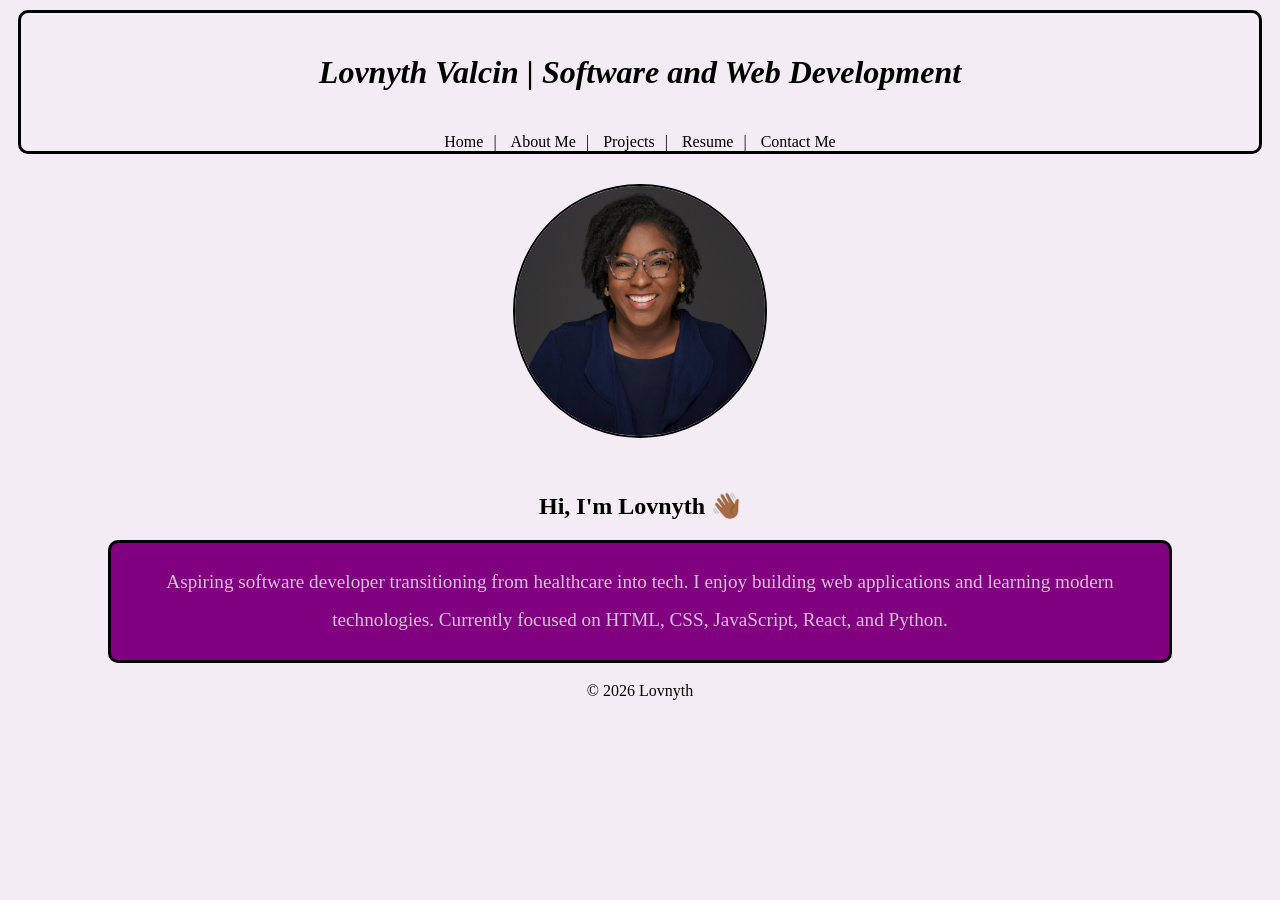
==== index.html @ af9096cd "Add files via upload" ====
<!DOCTYPE html>
<html lang="en">
    <head>
        <title>Lovnyth's Portfolio</title>
        <link rel="stylesheet" href="stylesheets/stylesheet.css">
    </head>
    <body>
        <!-- div container for header and nav to center them together wihtin same border -->
        <div id="header-nav">
            <header>
                <h1>Lovnyth Valcin | Software and Web Development </h1>
            </header>        
            <nav>
            <a href="index.html">Home</a>
            <a href="about.html">About Me</a>
            <a href="projects.html">Projects</a>
            <a href="resume.html">Resume</a>
            <a href="contact.html">Contact Me</a> 
            </nav>
        </div>
        <main>
            <!-- gave image id to style further in css sheet -->
            <img src="assets/Headshot.jpg" alt="Lovnyth's headshot" height="250" width="250" id="headshot">
            <section id="main-section">
            <h2>Hi, I'm Lovnyth 👋🏾</h2>
            <p>
                Aspiring software developer transitioning from healthcare into tech.
                I enjoy building web applications and learning modern technologies.
                Currently focused on HTML, CSS, JavaScript, React, and Python.
            </p>
            </section>

        </main>
        <footer>
            <p>&copy; 2026 Lovnyth</p>
        </footer>
    </body>
</html>
---- stylesheets/stylesheet.css ----
body{
    background-color:rgb(244, 236, 244);
    color:black;
    text-align: center;
    font-family: Georgia, 'Times New Roman', Times, serif;

}
header {
    padding: 20px;
    font-style: italic;
}
nav a{
    text-decoration: none;
    color: black;
    margin:0 5px;
}

/* Adds "|" separator except for the last link wihtout having to type it mnaually */
nav a:not(:last-child)::after {
    content: "|";
    margin-left: 10px; /* the space between link text and separator */
}

/* hover effect on nav links */
nav a:hover {
    background-color: #dda0dd;
    color: white;
    border-radius: 8px;
    border: 2px solid purple;
}
#main-section p{
    border: 3px solid black;
    border-radius: 10px;
    background-color:purple;
    color:thistle;
    font-size: larger;
    line-height:2.0;
    margin-left: 100px;
    margin-right: 100px;
    padding:20px;
    
}
/* header + nav container to add border */
#header-nav{
    border: 3px solid black;
    border-radius: 10px;
    margin-top: 10px;
    margin-left: 10px;
    margin-right:10px;
}
/* headshot image cicular with a margine to give space between image and header-nav section */
#headshot{
    border-radius: 50%;;
    border:2px solid black;
    margin: 30px;
}

/* Styling for projects page */
.btn{
    display: inline-block;
    padding: 10px 20px;
    background-color: transparent;
    color:purple;
    text-decoration:none;
    border-radius: 8px;
    border: 2px solid purple;
}
.btn:hover {
    background-color: #47075e;
    transform: translateY(-2px);
    color:white;
}
.projects-main {
    max-width: 80%;
    margin: 40px auto;
    padding: 20px;
    text-align: left;
    text-decoration: none;
}
.projects-main h2 {
    text-align: center;
}
.projects-section {
    background-color: rgb(192, 140, 225);
    margin-bottom: 20px;
    border-radius: 12px;
    line-height:1..8;
    margin-left: auto;
    margin-right: auto;
    padding:20px;
    font-size:large;
    border: 2px solid purple;

}
.projects-section h3 {
    color:purple;
    margin-bottom: 10px;
}

/* Styling for reusme page */
.resume-main {
    max-width: 800px;
    margin: 40px auto;
    padding: 20px;
    text-align: left;
}
.resume-main h2, .resume-main h3 {
    text-align: center;
    margin-bottom: 20px;
}
.resume-main ul {
    padding-left: 20px;
    line-height: 1.7;
}
.resume-btn{
    display: flex;
    justify-content: center;
    padding: 10px 20px;
    background-color: #47075e;
    color:white;
    text-decoration:none;
    border-radius: 8px;
    border: 2px solid purple;
}
.resume-btn:hover {
    background-color: transparent;
    transform: translateY(-2px);
    color:purple;
}
.skills ul{
    display: flex;
    flex-wrap: wrap;
    gap: 10px;
    list-style: none;
    padding-left: 0;
}
.skills ul li{
    background-color: white;
    padding: 8px 12px;
    border-radius: 8px;
    border: 1px solid #b533b5;
}

/* conatct page */
.contact-main {
    max-width: 50%;
    margin: 40px auto;
    padding: 20px;
}
.contact-section h2 {
    text-align: center;
    margin-bottom: 10px;
}
.contact-section p {
    text-align: center;
    margin-bottom: 30px;
    color: gray;
}
.contact-list {
    display: flex;
    flex-direction: column; /* stack vertically */
    gap: 25px; /* space between each item */
    list-style:none;
    background-color: rgb(192, 140, 225);
    border: 2px solid purple;
    padding: 15px 20px;
    border-radius: 12px;
}
.contact-list li {
    display: flex;
    justify-content: space-between;   /* label left, link right */
    align-items: center;
}
.contact-list a {
    color: purple;
    text-decoration: none;
    font-weight: 500;
}
.contact-list a:hover {
    text-decoration: underline;
}

/* about me page */
.about-main {
    max-width: 80%;
    margin: 40px auto;
    padding: 20px;
}
.about-section {
    background-color: rgb(192, 140, 225);
    padding: 25px;
    border-radius: 12px;
    border: 2px solid purple;
}
.about-section p {
    line-height: 1.7; 
    margin-bottom: 15px; /* adds spacing between paragraphs */
    font-size:large;
}

/* thoughts.html */
.thoughts-main {
    max-width: 80%;
    margin: 40px auto;
    background-color: rgb(192, 140, 225);
    border-radius: 12px;
    padding: 20px;
}
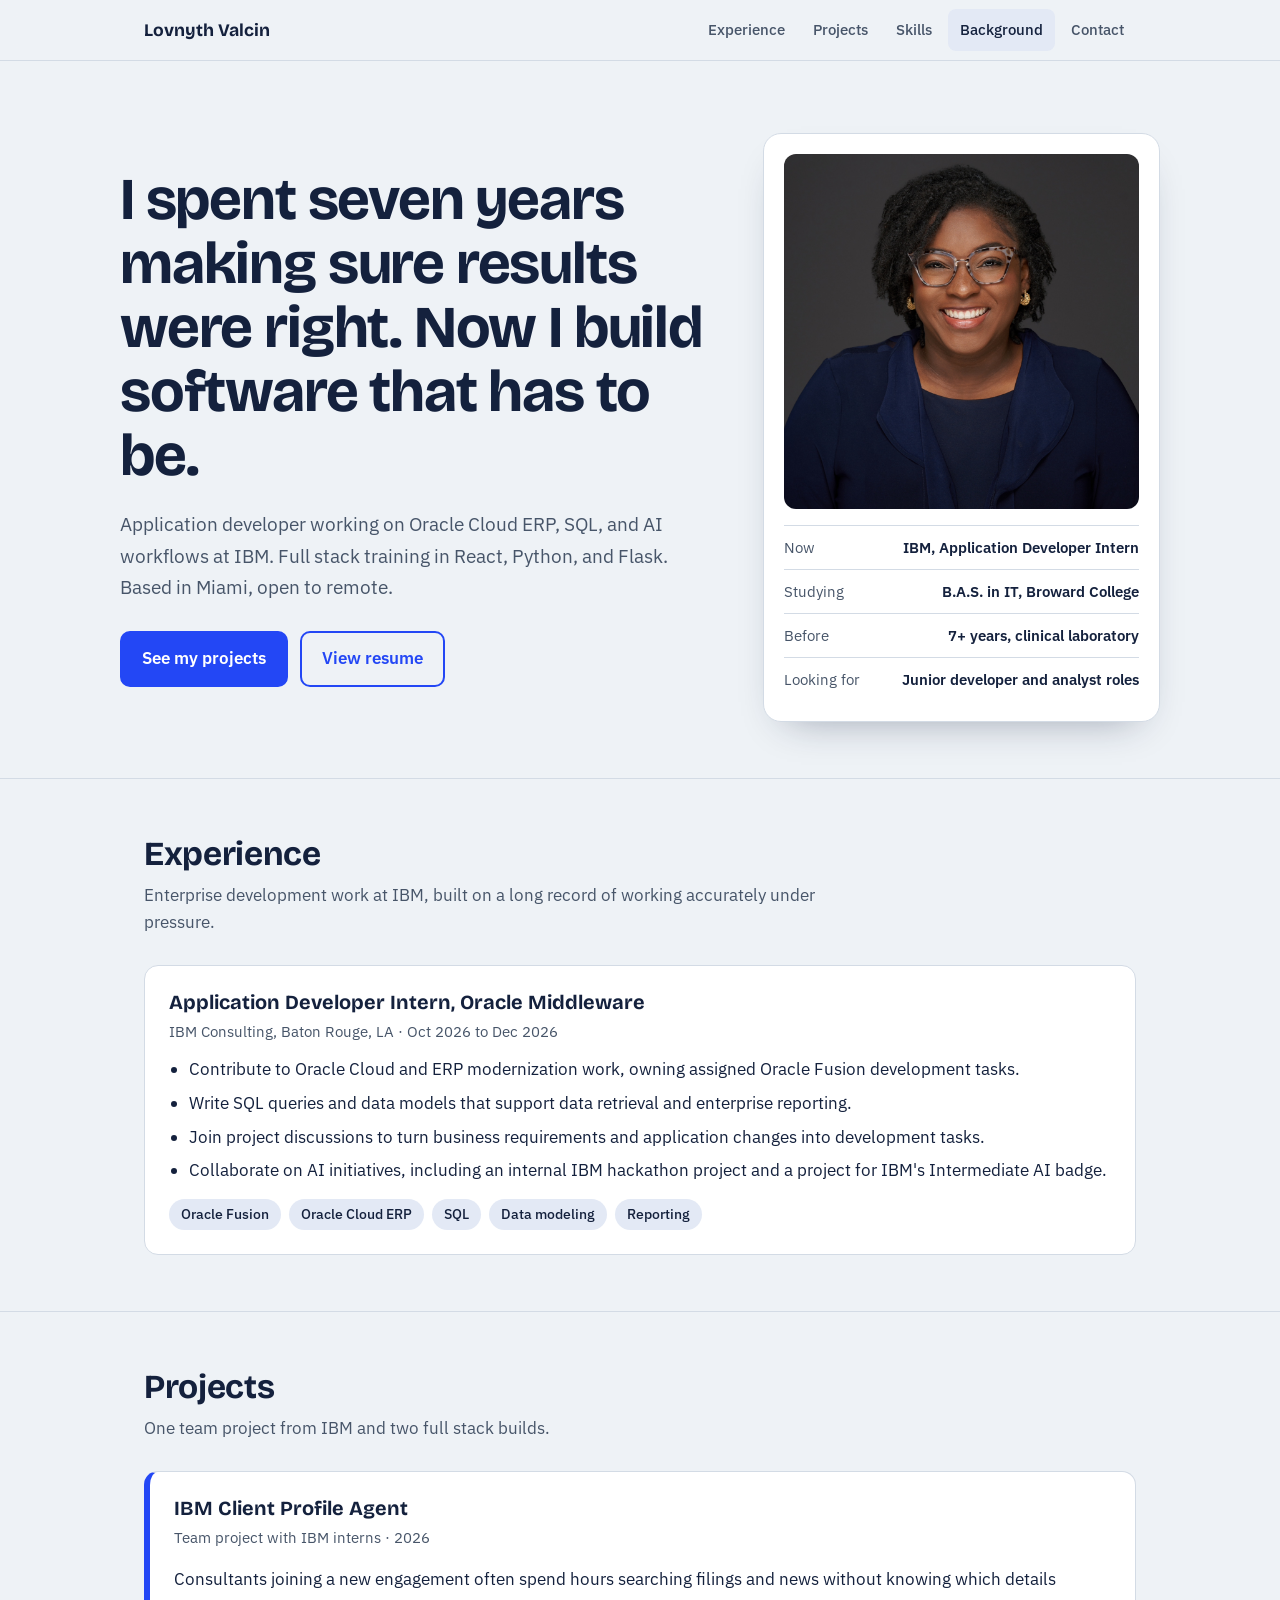
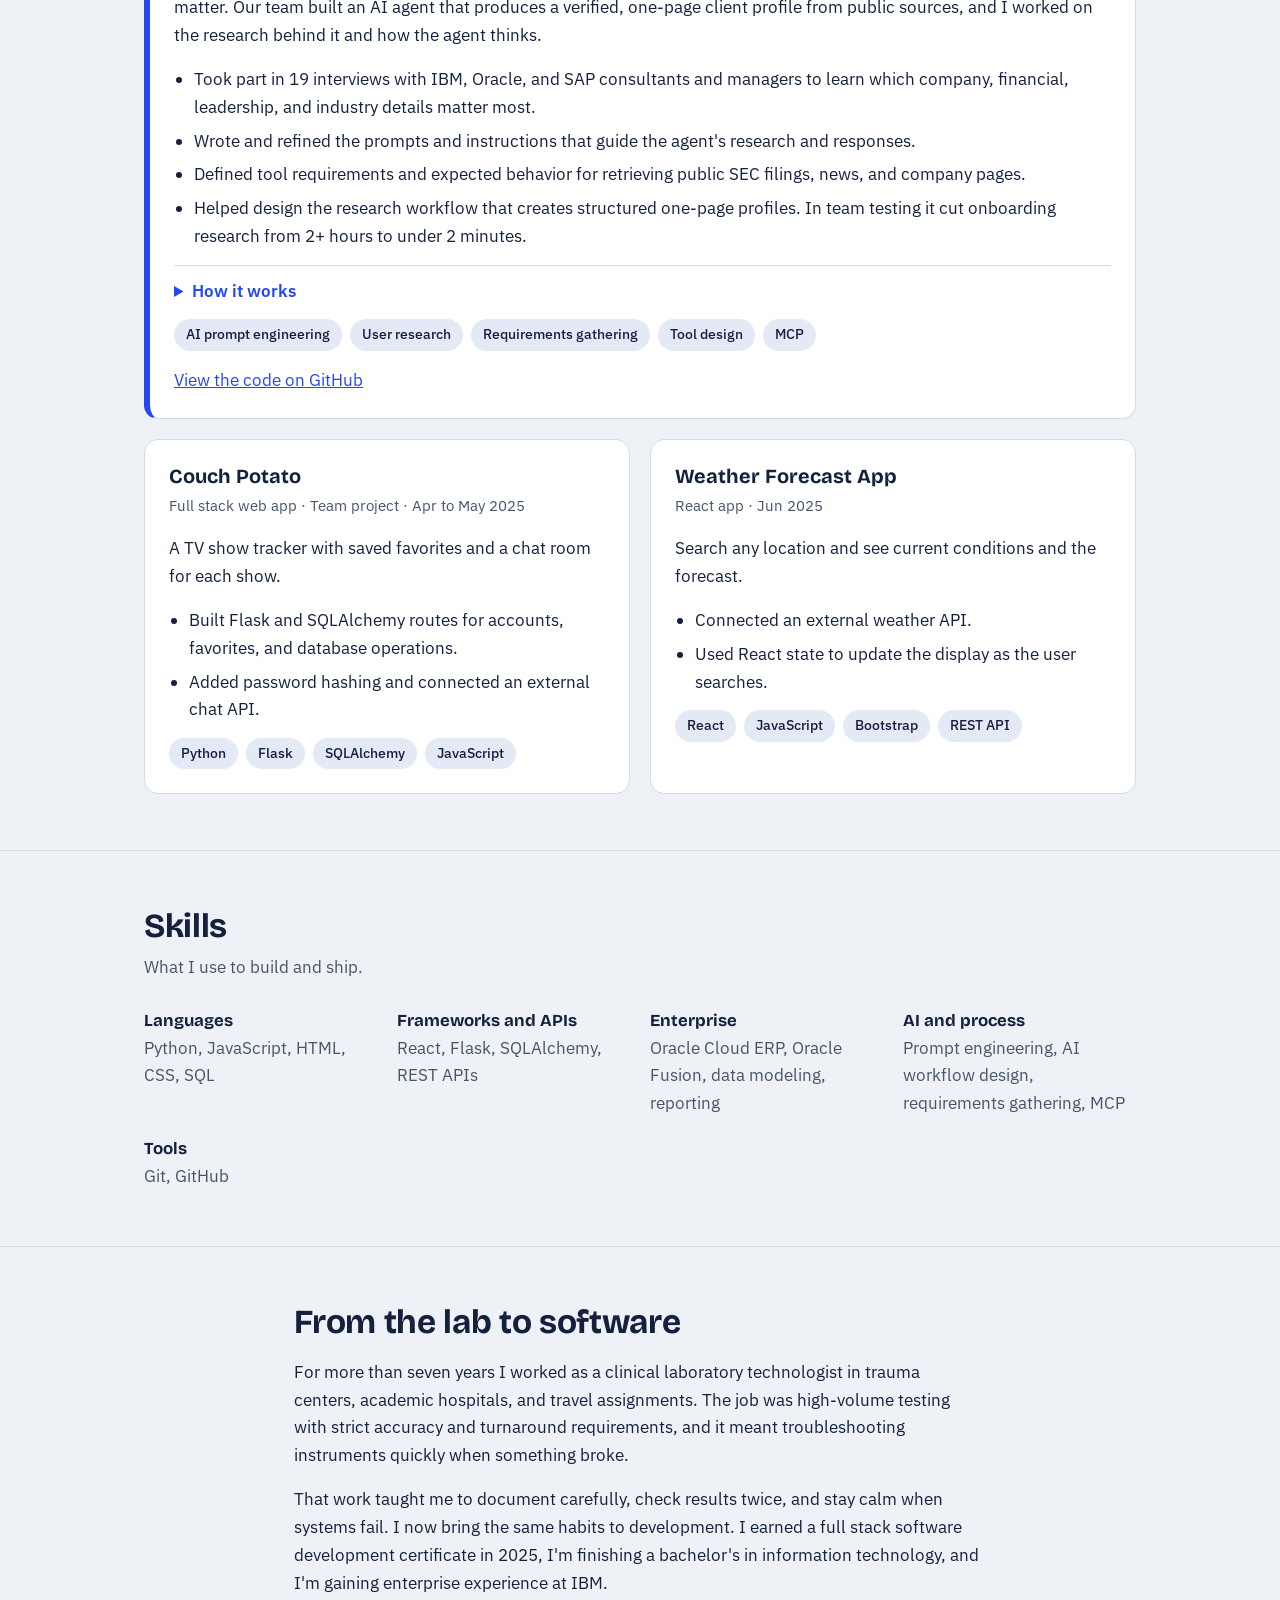
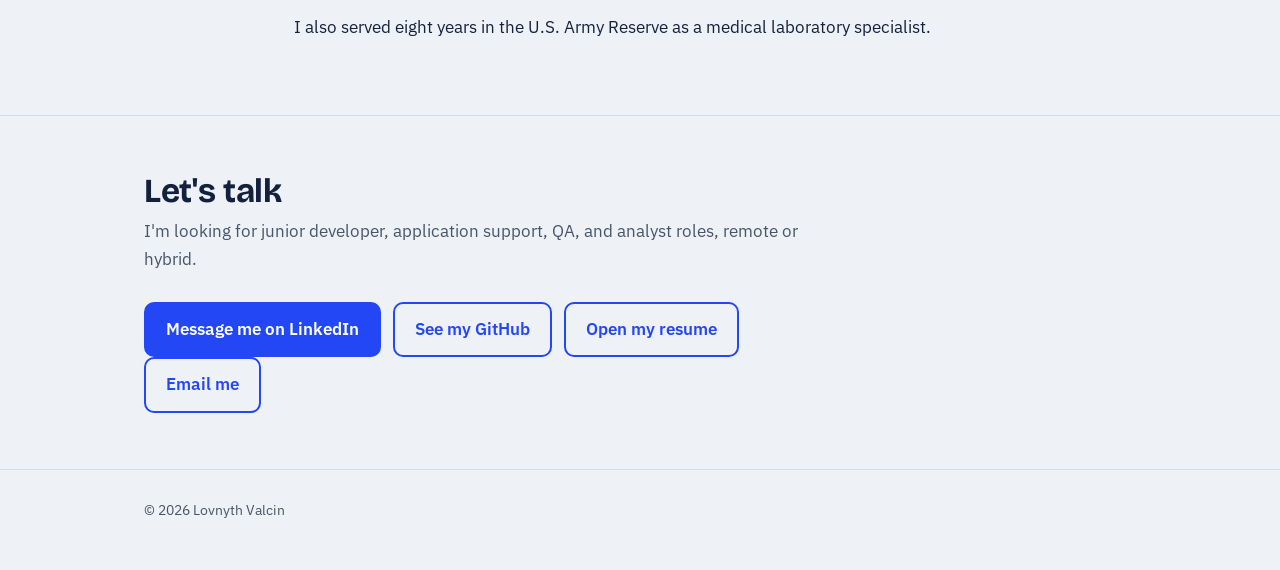
==== commit 88d718e7: "Redesign portfolio homepage" ====
--- a/index.html
+++ b/index.html
@@ -1,38 +1,258 @@
 <!DOCTYPE html>
 <html lang="en">
-    <head>
-        <title>Lovnyth's Portfolio</title>
-        <link rel="stylesheet" href="stylesheets/stylesheet.css">
-    </head>
-    <body>
-        <!-- div container for header and nav to center them together wihtin same border -->
-        <div id="header-nav">
-            <header>
-                <h1>Lovnyth Valcin | Software and Web Development </h1>
-            </header>        
-            <nav>
-            <a href="index.html">Home</a>
-            <a href="about.html">About Me</a>
-            <a href="projects.html">Projects</a>
-            <a href="resume.html">Resume</a>
-            <a href="contact.html">Contact Me</a> 
-            </nav>
+<head>
+<meta charset="utf-8">
+<meta name="viewport" content="width=device-width, initial-scale=1">
+<title>Lovnyth Valcin | Application Developer</title>
+<meta name="description" content="Application developer with 7+ years of clinical lab experience. IBM Oracle Cloud ERP, SQL, React, Python, and AI workflow design.">
+<link rel="preconnect" href="https://fonts.googleapis.com">
+<link rel="preconnect" href="https://fonts.gstatic.com" crossorigin>
+<link href="https://fonts.googleapis.com/css2?family=Bricolage+Grotesque:opsz,wght@12..96,500;12..96,700&family=IBM+Plex+Sans:wght@400;500;600&display=swap" rel="stylesheet">
+<style>
+:root{
+  --bg:#eef2f6; --surface:#ffffff; --ink:#14213d; --muted:#475569; --line:#d3dbe5;
+  --accent:#2347f5; --accent-ink:#ffffff; --tag:#e3e9f5;
+  --display:"Bricolage Grotesque","Segoe UI",system-ui,sans-serif;
+  --body:"IBM Plex Sans","Segoe UI",system-ui,sans-serif;
+}
+@media (prefers-color-scheme:dark){
+  :root:not([data-theme="light"]){
+    --bg:#0e1626; --surface:#162038; --ink:#eaf0fb; --muted:#a3b1c8; --line:#2a3752;
+    --accent:#7b97ff; --accent-ink:#0e1626; --tag:#1f2c4a;
+  }
+}
+:root[data-theme="dark"]{
+  --bg:#0e1626; --surface:#162038; --ink:#eaf0fb; --muted:#a3b1c8; --line:#2a3752;
+  --accent:#7b97ff; --accent-ink:#0e1626; --tag:#1f2c4a;
+}
+*{box-sizing:border-box}
+html{scroll-behavior:smooth;scroll-padding-top:72px}
+body{margin:0;background:var(--bg);color:var(--ink);font:400 1.05rem/1.65 var(--body)}
+a{color:var(--accent)}
+:focus-visible{outline:3px solid var(--accent);outline-offset:3px;border-radius:4px}
+.wrap{max-width:1040px;margin:0 auto;padding:0 24px}
+header{position:sticky;top:0;z-index:10;background:color-mix(in srgb,var(--bg) 88%,transparent);backdrop-filter:blur(8px);border-bottom:1px solid var(--line)}
+header .wrap{display:flex;align-items:center;justify-content:space-between;gap:16px;min-height:60px;flex-wrap:wrap}
+.brand{font:700 1.1rem var(--display);color:var(--ink);text-decoration:none}
+nav{display:flex;gap:4px;flex-wrap:wrap}
+nav a{color:var(--muted);text-decoration:none;padding:8px 12px;border-radius:8px;font-weight:500;font-size:.95rem}
+nav a:hover{color:var(--ink);background:var(--tag)}
+nav a[aria-current="true"]{color:var(--ink);background:var(--tag)}
+.hero{padding:72px 0 56px;display:grid;grid-template-columns:1.5fr 1fr;gap:48px;align-items:center}
+h1{font:700 clamp(2.2rem,5.2vw,3.7rem)/1.08 var(--display);letter-spacing:-.02em;margin:0 0 20px}
+.lede{font-size:1.2rem;color:var(--muted);max-width:34em;margin:0 0 28px}
+.btns{display:flex;gap:12px;flex-wrap:wrap}
+.btn{display:inline-block;padding:12px 20px;border-radius:10px;font-weight:600;text-decoration:none;border:2px solid var(--accent)}
+.btn.primary{background:var(--accent);color:var(--accent-ink)}
+.btn.ghost{color:var(--accent)}
+.btn:hover{transform:translateY(-2px)}
+.btn{transition:transform .15s}
+.card-id{background:var(--surface);border:1px solid var(--line);border-radius:18px;padding:20px;box-shadow:0 18px 40px -24px rgba(20,33,61,.45)}
+.photo{width:100%;aspect-ratio:1/1;border-radius:12px;object-fit:cover;background:var(--tag);display:block}
+.facts{list-style:none;margin:16px 0 0;padding:0;font-size:.95rem}
+.facts li{display:flex;justify-content:space-between;gap:12px;padding:9px 0;border-top:1px solid var(--line)}
+.facts span:first-child{color:var(--muted)}
+.facts span:last-child{font-weight:600;text-align:right}
+section{padding:56px 0;border-top:1px solid var(--line)}
+h2{font:700 clamp(1.6rem,3vw,2.1rem)/1.15 var(--display);letter-spacing:-.01em;margin:0 0 8px}
+.sub{color:var(--muted);margin:0 0 28px;max-width:40em}
+h3{font:700 1.25rem/1.25 var(--display);margin:0 0 4px}
+.panel{background:var(--surface);border:1px solid var(--line);border-radius:14px;padding:24px}
+.meta{color:var(--muted);font-size:.95rem;margin:0 0 12px}
+ul.tight{margin:8px 0 0;padding-left:20px}
+ul.tight li{margin:6px 0}
+.tags{display:flex;flex-wrap:wrap;gap:8px;margin:14px 0 0;padding:0;list-style:none}
+.tags li{background:var(--tag);padding:4px 12px;border-radius:999px;font-size:.88rem;font-weight:500}
+.projects{display:grid;gap:20px}
+.featured{border-left:6px solid var(--accent)}
+.grid2{display:grid;grid-template-columns:1fr 1fr;gap:20px}
+details{margin-top:14px;border-top:1px solid var(--line);padding-top:12px}
+summary{cursor:pointer;font-weight:600;color:var(--accent)}
+details p{margin:10px 0 0}
+.skills{display:grid;grid-template-columns:repeat(auto-fit,minmax(220px,1fr));gap:20px}
+.skills h3{font-size:1.05rem}
+.skills p{margin:0;color:var(--muted)}
+.story{max-width:44em}
+.contact{text-align:left}
+footer{padding:28px 0 48px;color:var(--muted);font-size:.9rem;border-top:1px solid var(--line)}
+.hero > *{animation:rise .6s ease both}
+.hero > *:nth-child(2){animation-delay:.12s}
+@keyframes rise{from{opacity:0;transform:translateY(14px)}to{opacity:1;transform:none}}
+@media (max-width:820px){
+  .hero{grid-template-columns:1fr;padding-top:40px;gap:32px}
+  .grid2{grid-template-columns:1fr}
+  .card-id{max-width:360px}
+}
+@media (prefers-reduced-motion:reduce){
+  html{scroll-behavior:auto}
+  .hero > *{animation:none}
+  .btn{transition:none}
+  .btn:hover{transform:none}
+}
+</style>
+</head>
+<body>
+<header>
+  <div class="wrap">
+    <a class="brand" href="#top">Lovnyth Valcin</a>
+    <nav aria-label="Main">
+      <a href="#work">Experience</a>
+      <a href="#projects">Projects</a>
+      <a href="#skills">Skills</a>
+      <a href="#story">Background</a>
+      <a href="#contact">Contact</a>
+    </nav>
+  </div>
+</header>
+
+<main id="top">
+  <div class="wrap hero">
+    <div>
+      <h1>I spent seven years making sure results were right. Now I build software that has to be.</h1>
+      <p class="lede">Application developer working on Oracle Cloud ERP, SQL, and AI workflows at IBM. Full stack training in React, Python, and Flask. Based in Miami, open to remote.</p>
+      <div class="btns">
+        <a class="btn primary" href="#projects">See my projects</a>
+        <a class="btn ghost" href="resume.html">View resume</a>
+      </div>
+    </div>
+    <aside class="card-id" aria-label="Quick facts">
+      <img class="photo" src="assets/Headshot.jpg" alt="Portrait of Lovnyth Valcin" onerror="this.style.display='none'">
+      <ul class="facts">
+        <li><span>Now</span><span>IBM, Application Developer Intern</span></li>
+        <li><span>Studying</span><span>B.A.S. in IT, Broward College</span></li>
+        <li><span>Before</span><span>7+ years, clinical laboratory</span></li>
+        <li><span>Looking for</span><span>Junior developer and analyst roles</span></li>
+      </ul>
+    </aside>
+  </div>
+
+  <section id="work">
+    <div class="wrap">
+      <h2>Experience</h2>
+      <p class="sub">Enterprise development work at IBM, built on a long record of working accurately under pressure.</p>
+      <div class="panel">
+        <h3>Application Developer Intern, Oracle Middleware</h3>
+        <p class="meta">IBM Consulting, Baton Rouge, LA &middot; Oct 2026 to Dec 2026</p>
+        <ul class="tight">
+          <li>Contribute to Oracle Cloud and ERP modernization work, owning assigned Oracle Fusion development tasks.</li>
+          <li>Write SQL queries and data models that support data retrieval and enterprise reporting.</li>
+          <li>Join project discussions to turn business requirements and application changes into development tasks.</li>
+          <li>Collaborate on AI initiatives, including an internal IBM hackathon project and a project for IBM's Intermediate AI badge.</li>
+        </ul>
+        <ul class="tags"><li>Oracle Fusion</li><li>Oracle Cloud ERP</li><li>SQL</li><li>Data modeling</li><li>Reporting</li></ul>
+      </div>
+    </div>
+  </section>
+
+  <section id="projects">
+    <div class="wrap">
+      <h2>Projects</h2>
+      <p class="sub">One team project from IBM and two full stack builds.</p>
+      <div class="projects">
+        <article class="panel featured">
+          <h3>IBM Client Profile Agent</h3>
+          <p class="meta">Team project with IBM interns &middot; 2026</p>
+          <p>Consultants joining a new engagement often spend hours searching filings and news without knowing which details matter. Our team built an AI agent that produces a verified, one-page client profile from public sources, and I worked on the research behind it and how the agent thinks.</p>
+          <ul class="tight">
+            <li>Took part in 19 interviews with IBM, Oracle, and SAP consultants and managers to learn which company, financial, leadership, and industry details matter most.</li>
+            <li>Wrote and refined the prompts and instructions that guide the agent's research and responses.</li>
+            <li>Defined tool requirements and expected behavior for retrieving public SEC filings, news, and company pages.</li>
+            <li>Helped design the research workflow that creates structured one-page profiles. In team testing it cut onboarding research from 2+ hours to under 2 minutes.</li>
+          </ul>
+          <details>
+            <summary>How it works</summary>
+            <p>The agent runs on a local MCP server with 11 tools that pull public data and keep internal IBM systems out of reach. A PDF layout step enforces the one-page limit, and citations are only allowed from URLs the agent actually retrieved in that session. The team ran 24 automated test suites across 8 live organization profiles.</p>
+          </details>
+          <ul class="tags"><li>AI prompt engineering</li><li>User research</li><li>Requirements gathering</li><li>Tool design</li><li>MCP</li></ul>
+          <p style="margin:16px 0 0"><a href="https://github.com/clamm92/client-profile">View the code on GitHub</a></p>
+        </article>
+
+        <div class="grid2">
+          <article class="panel">
+            <h3>Couch Potato</h3>
+            <p class="meta">Full stack web app &middot; Team project &middot; Apr to May 2025</p>
+            <p>A TV show tracker with saved favorites and a chat room for each show.</p>
+            <ul class="tight">
+              <li>Built Flask and SQLAlchemy routes for accounts, favorites, and database operations.</li>
+              <li>Added password hashing and connected an external chat API.</li>
+            </ul>
+            <ul class="tags"><li>Python</li><li>Flask</li><li>SQLAlchemy</li><li>JavaScript</li></ul>
+          </article>
+          <article class="panel">
+            <h3>Weather Forecast App</h3>
+            <p class="meta">React app &middot; Jun 2025</p>
+            <p>Search any location and see current conditions and the forecast.</p>
+            <ul class="tight">
+              <li>Connected an external weather API.</li>
+              <li>Used React state to update the display as the user searches.</li>
+            </ul>
+            <ul class="tags"><li>React</li><li>JavaScript</li><li>Bootstrap</li><li>REST API</li></ul>
+          </article>
         </div>
-        <main>
-            <!-- gave image id to style further in css sheet -->
-            <img src="assets/Headshot.jpg" alt="Lovnyth's headshot" height="250" width="250" id="headshot">
-            <section id="main-section">
-            <h2>Hi, I'm Lovnyth 👋🏾</h2>
-            <p>
-                Aspiring software developer transitioning from healthcare into tech.
-                I enjoy building web applications and learning modern technologies.
-                Currently focused on HTML, CSS, JavaScript, React, and Python.
-            </p>
-            </section>
-
-        </main>
-        <footer>
-            <p>&copy; 2026 Lovnyth</p>
-        </footer>
-    </body>
+      </div>
+    </div>
+  </section>
+
+  <section id="skills">
+    <div class="wrap">
+      <h2>Skills</h2>
+      <p class="sub">What I use to build and ship.</p>
+      <div class="skills">
+        <div><h3>Languages</h3><p>Python, JavaScript, HTML, CSS, SQL</p></div>
+        <div><h3>Frameworks and APIs</h3><p>React, Flask, SQLAlchemy, REST APIs</p></div>
+        <div><h3>Enterprise</h3><p>Oracle Cloud ERP, Oracle Fusion, data modeling, reporting</p></div>
+        <div><h3>AI and process</h3><p>Prompt engineering, AI workflow design, requirements gathering, MCP</p></div>
+        <div><h3>Tools</h3><p>Git, GitHub</p></div>
+      </div>
+    </div>
+  </section>
+
+  <section id="story">
+    <div class="wrap story">
+      <h2>From the lab to software</h2>
+      <p>For more than seven years I worked as a clinical laboratory technologist in trauma centers, academic hospitals, and travel assignments. The job was high-volume testing with strict accuracy and turnaround requirements, and it meant troubleshooting instruments quickly when something broke.</p>
+      <p>That work taught me to document carefully, check results twice, and stay calm when systems fail. I now bring the same habits to development. I earned a full stack software development certificate in 2025, I'm finishing a bachelor's in information technology, and I'm gaining enterprise experience at IBM.</p>
+      <p>I also served eight years in the U.S. Army Reserve as a medical laboratory specialist.</p>
+    </div>
+  </section>
+
+  <section id="contact">
+    <div class="wrap contact">
+      <h2>Let's talk</h2>
+      <p class="sub">I'm looking for junior developer, application support, QA, and analyst roles, remote or hybrid.</p>
+      <div class="btns">
+        <a class="btn primary" href="https://www.linkedin.com/in/lovnyth">Message me on LinkedIn</a>
+        <a class="btn ghost" href="https://github.com/lvalcin">See my GitHub</a>
+        <a class="btn ghost" href="resume.html">Open my resume</a>
+      </div>
+      <a class="btn ghost" href="mailto:lovnyth@gmail.com">Email me</a>
+    </div>
+  </section>
+</main>
+
+<footer>
+  <div class="wrap">&copy; 2026 Lovnyth Valcin</div>
+</footer>
+
+<script>
+// Highlight the nav link for the section currently on screen
+(function(){
+  var links=document.querySelectorAll('nav a');
+  var map={};
+  links.forEach(function(a){map[a.getAttribute('href').slice(1)]=a});
+  if(!('IntersectionObserver' in window)) return;
+  var io=new IntersectionObserver(function(entries){
+    entries.forEach(function(e){
+      if(e.isIntersecting){
+        links.forEach(function(a){a.removeAttribute('aria-current')});
+        var a=map[e.target.id]; if(a) a.setAttribute('aria-current','true');
+      }
+    });
+  },{rootMargin:'-40% 0px -55% 0px'});
+  Object.keys(map).forEach(function(id){
+    var el=document.getElementById(id); if(el) io.observe(el);
+  });
+})();
+</script>
+</body>
 </html>
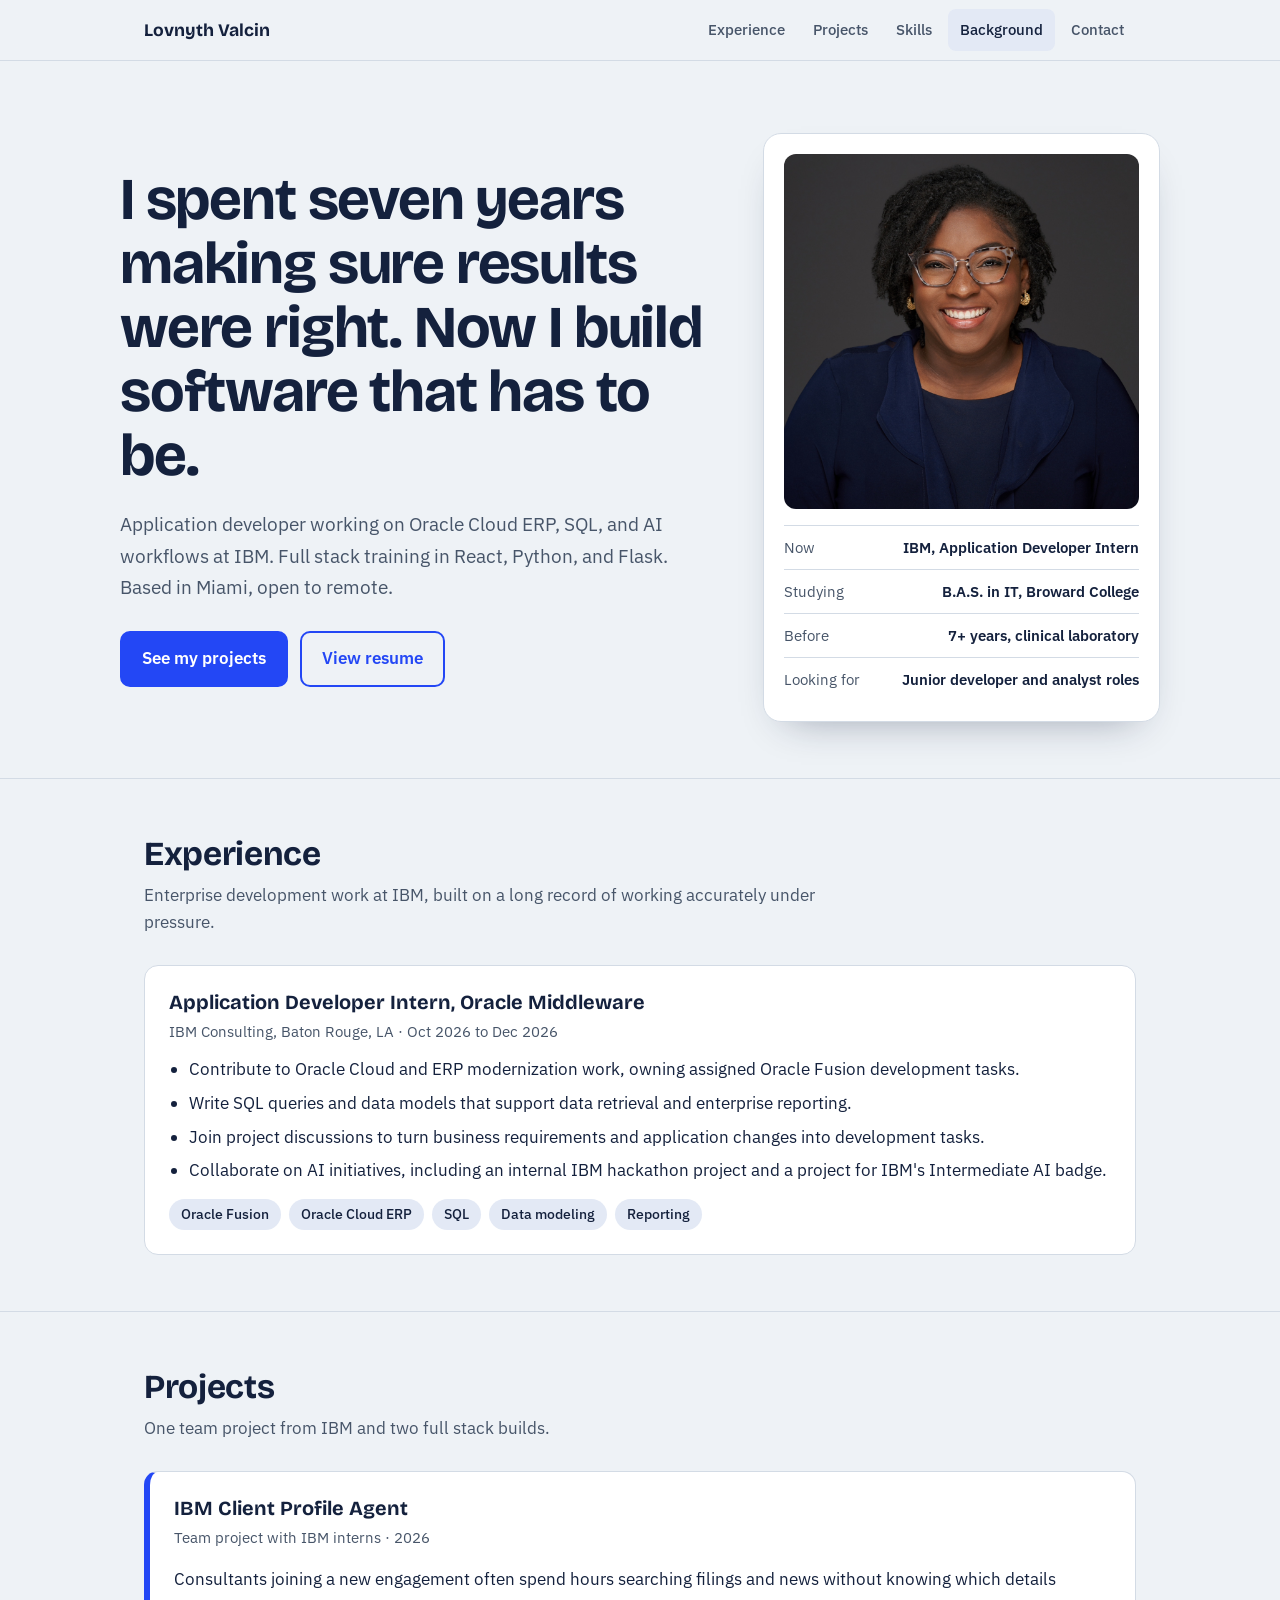
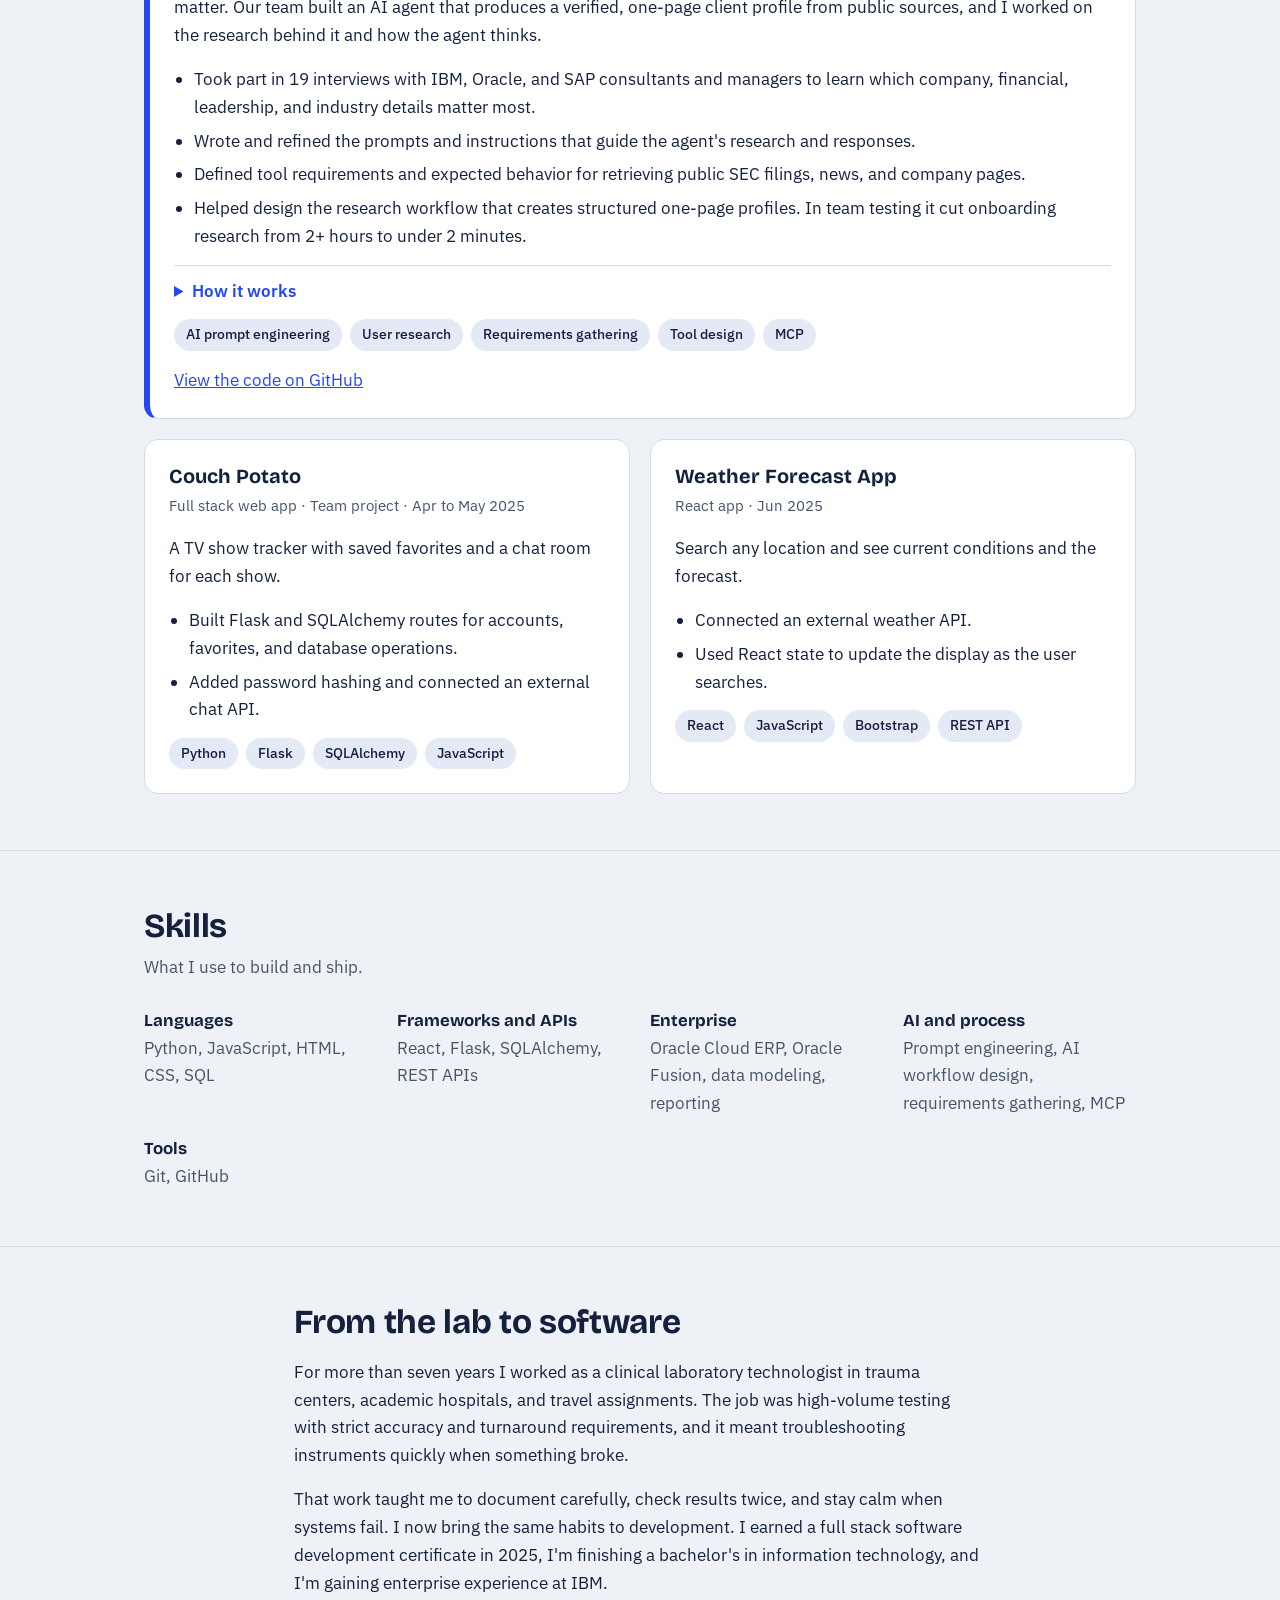
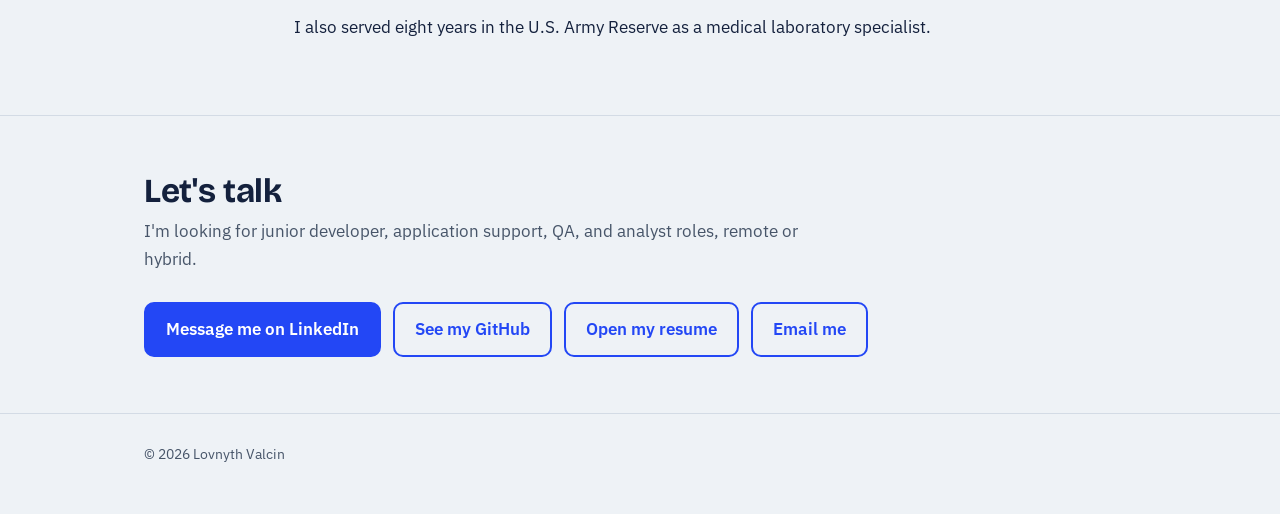
==== commit e4c7d03a: "Redesign homepage" ====
--- a/index.html
+++ b/index.html
@@ -224,8 +224,8 @@
         <a class="btn primary" href="https://www.linkedin.com/in/lovnyth">Message me on LinkedIn</a>
         <a class="btn ghost" href="https://github.com/lvalcin">See my GitHub</a>
         <a class="btn ghost" href="resume.html">Open my resume</a>
-      </div>
-      <a class="btn ghost" href="mailto:lovnyth@gmail.com">Email me</a>
+        <a class="btn ghost" href="mailto:lovnyth@gmail.com">Email me</a>
+      </div>
     </div>
   </section>
 </main>
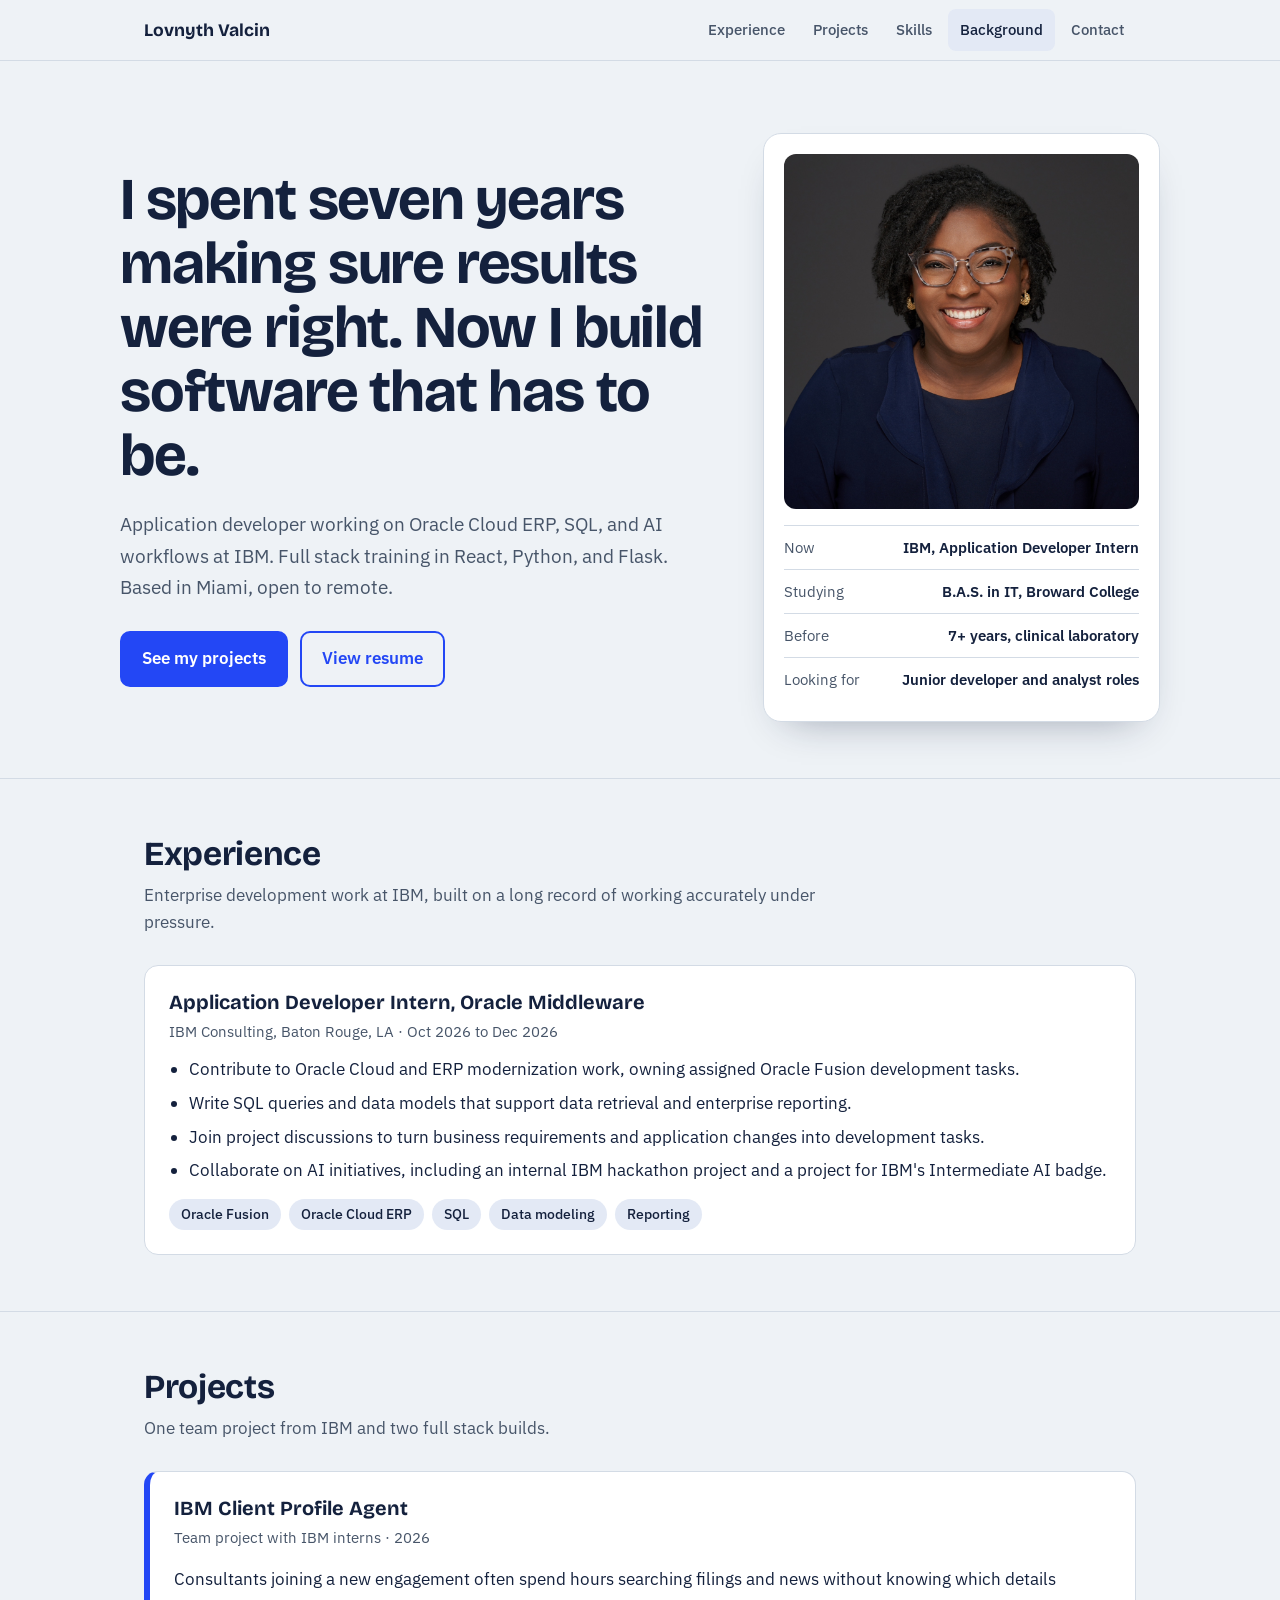
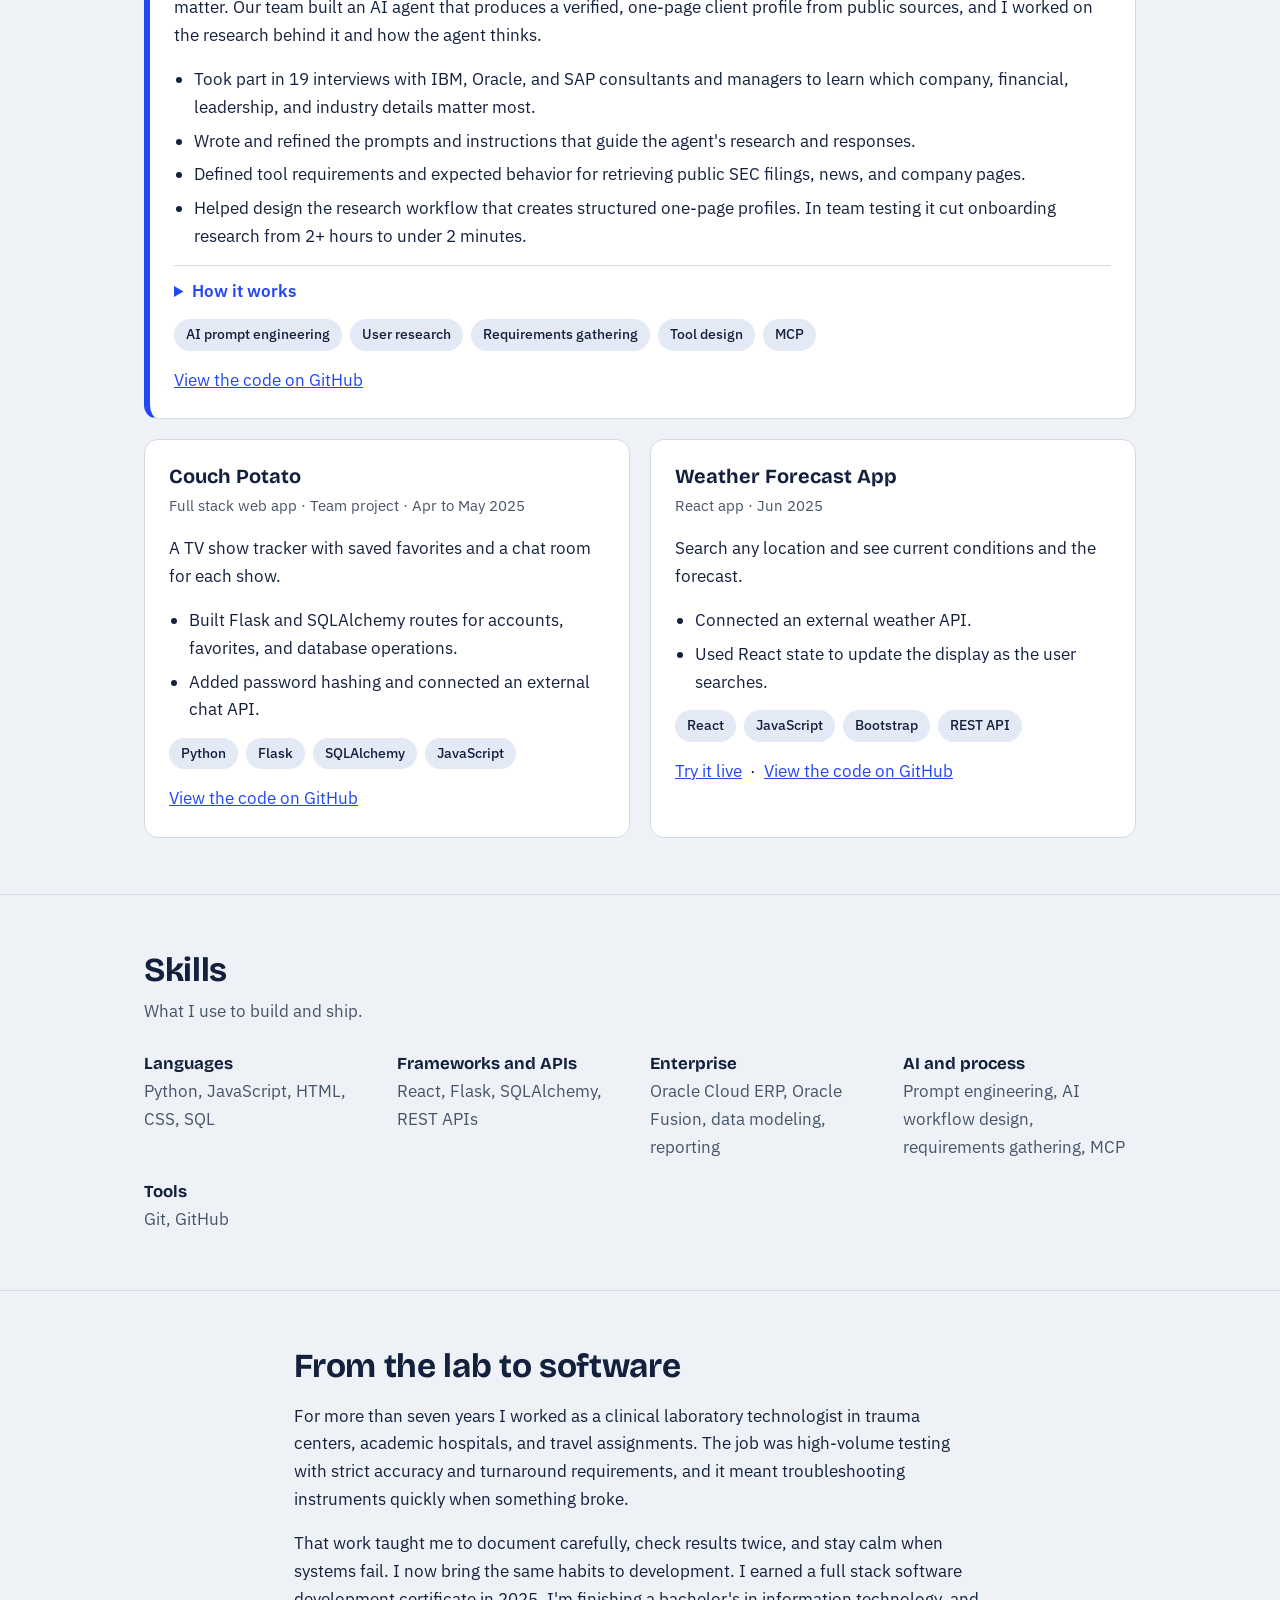
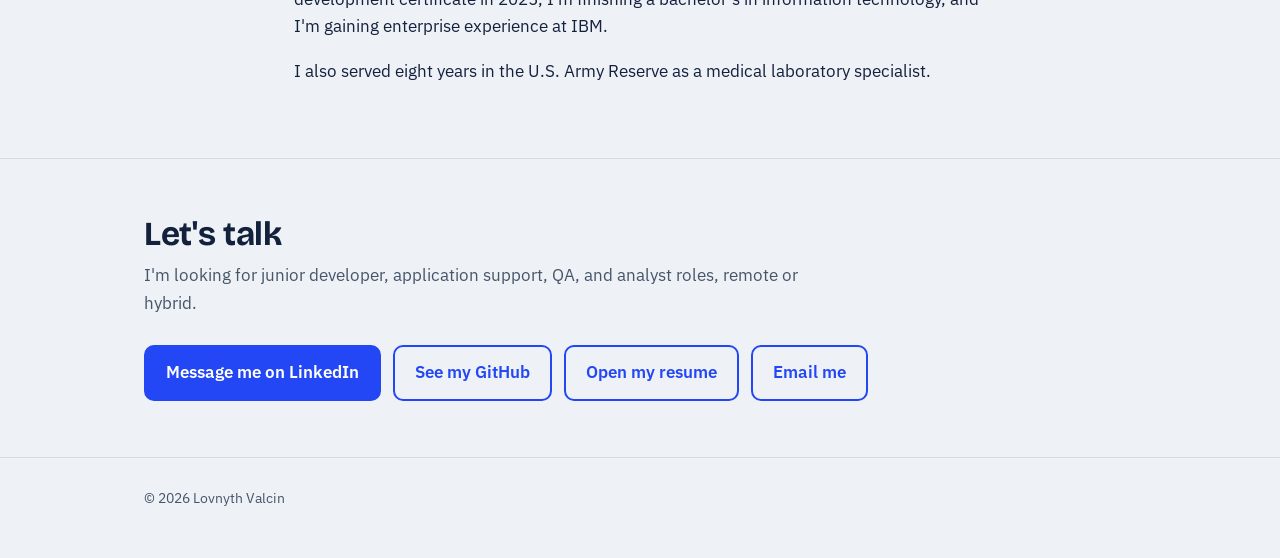
==== commit 857bc88f: "Add project links" ====
--- a/index.html
+++ b/index.html
@@ -177,6 +177,7 @@
               <li>Added password hashing and connected an external chat API.</li>
             </ul>
             <ul class="tags"><li>Python</li><li>Flask</li><li>SQLAlchemy</li><li>JavaScript</li></ul>
+            <p style="margin:16px 0 0"><a href="https://github.com/lvalcin/CoPo" target="_blank" rel="noopener">View the code on GitHub</a></p>
           </article>
           <article class="panel">
             <h3>Weather Forecast App</h3>
@@ -187,6 +188,11 @@
               <li>Used React state to update the display as the user searches.</li>
             </ul>
             <ul class="tags"><li>React</li><li>JavaScript</li><li>Bootstrap</li><li>REST API</li></ul>
+            <p style="margin:16px 0 0">
+              <a href="https://lvalcin.github.io/weather-forecast-app/" target="_blank" rel="noopener">Try it live</a>
+              &nbsp;&middot;&nbsp;
+              <a href="https://github.com/lvalcin/weather-forecast-app" target="_blank" rel="noopener">View the code on GitHub</a>
+            </p>
           </article>
         </div>
       </div>
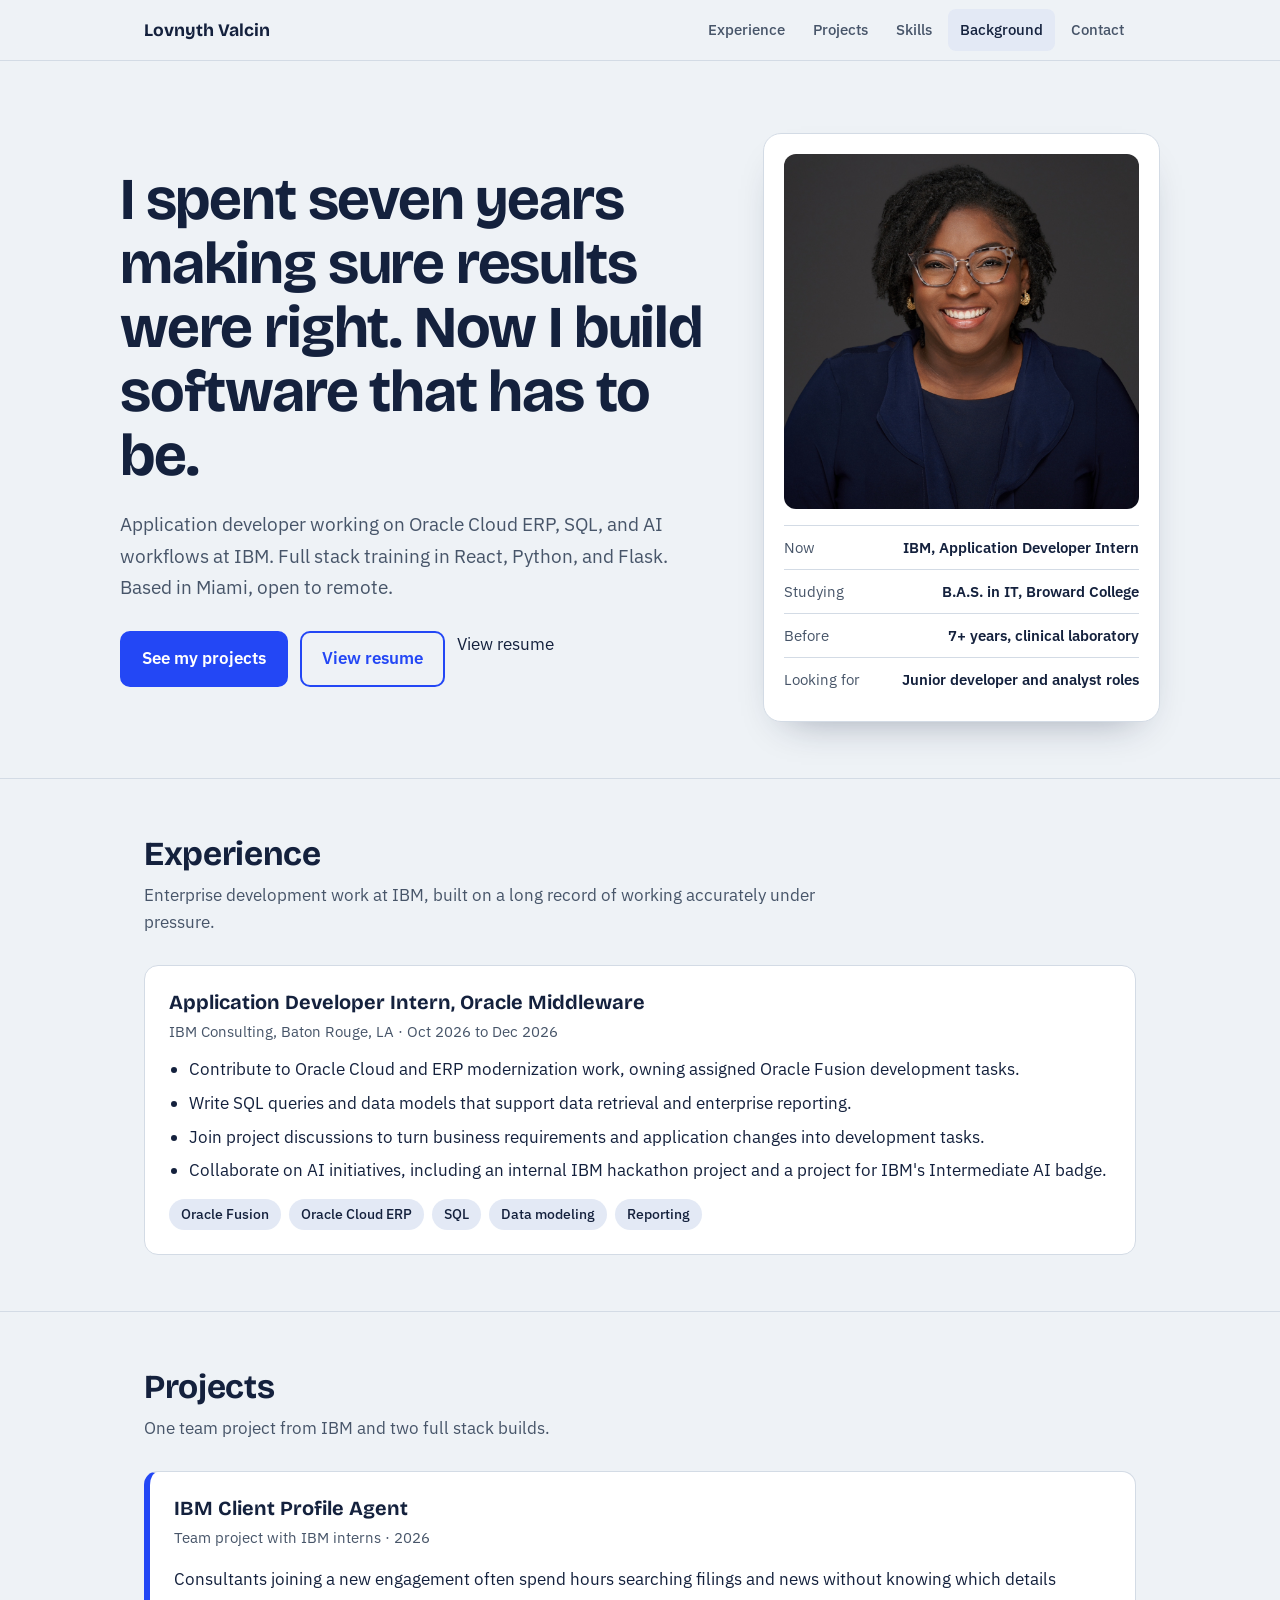
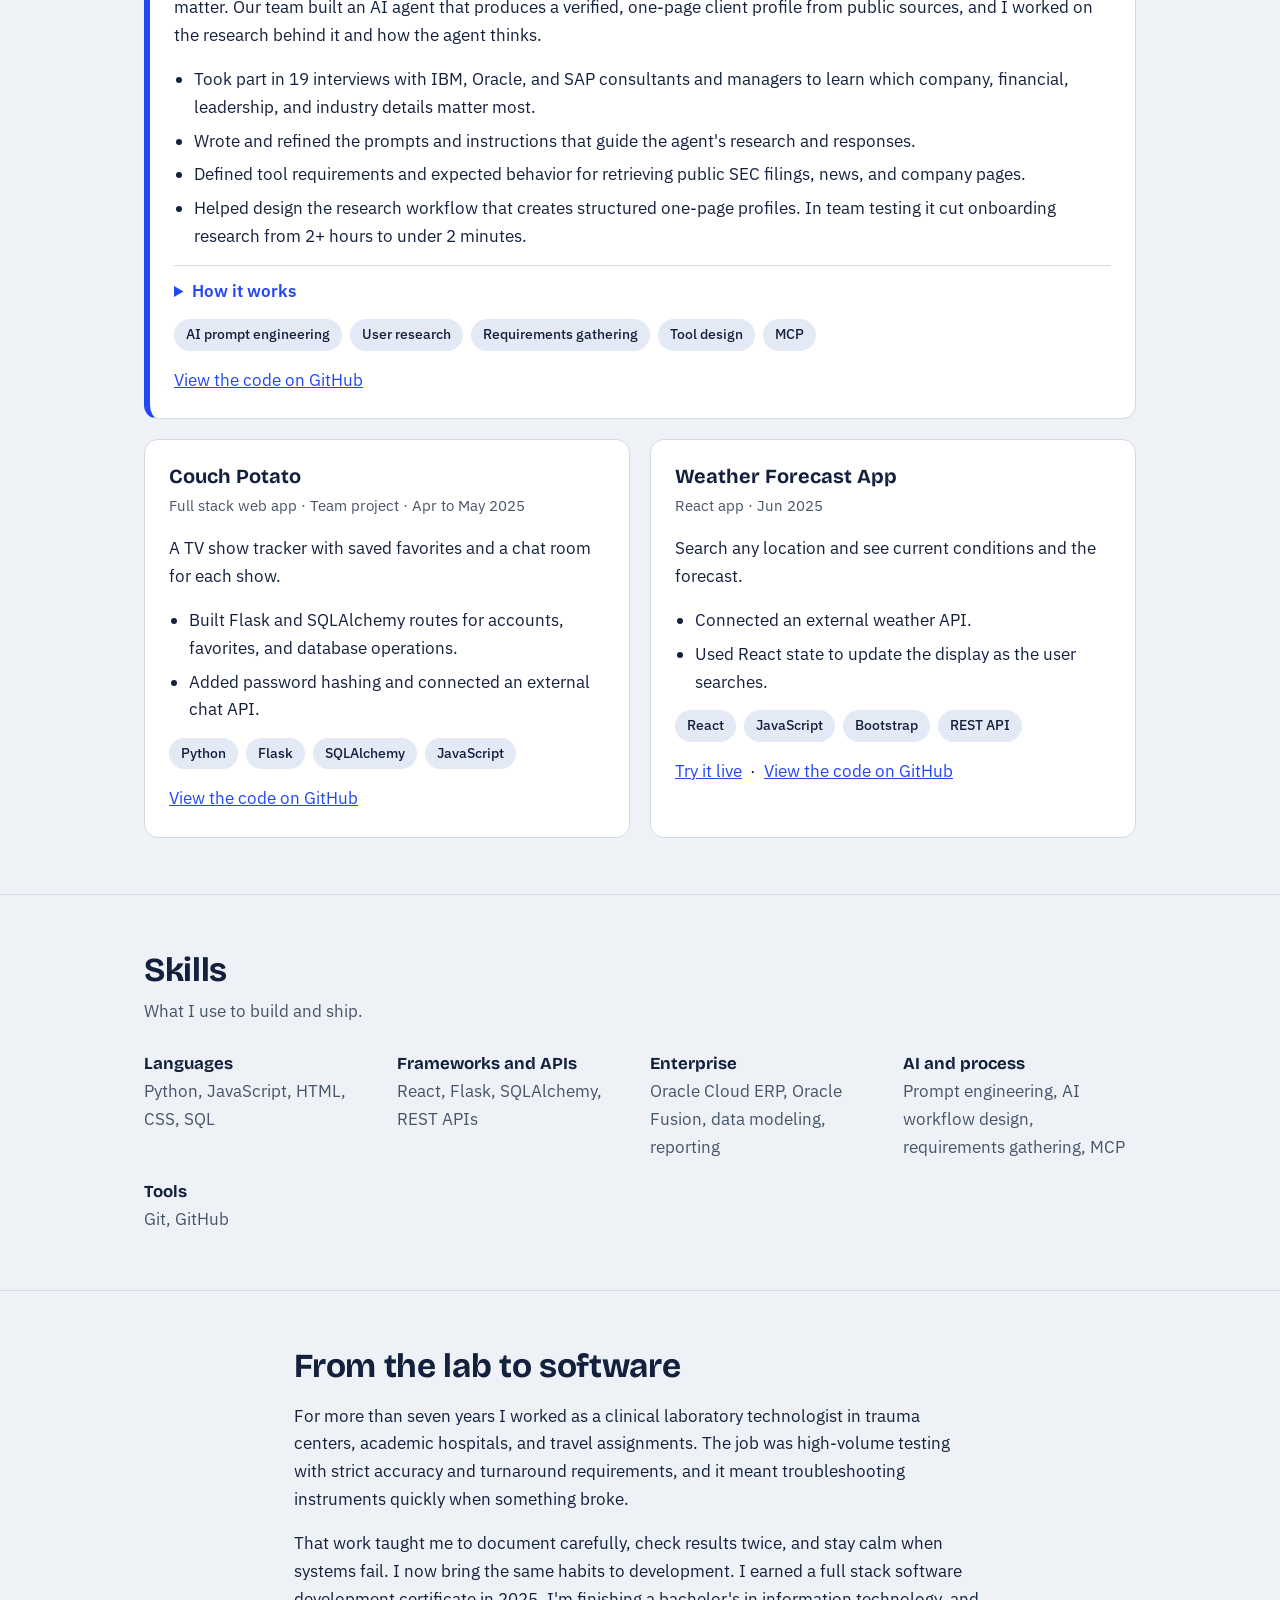
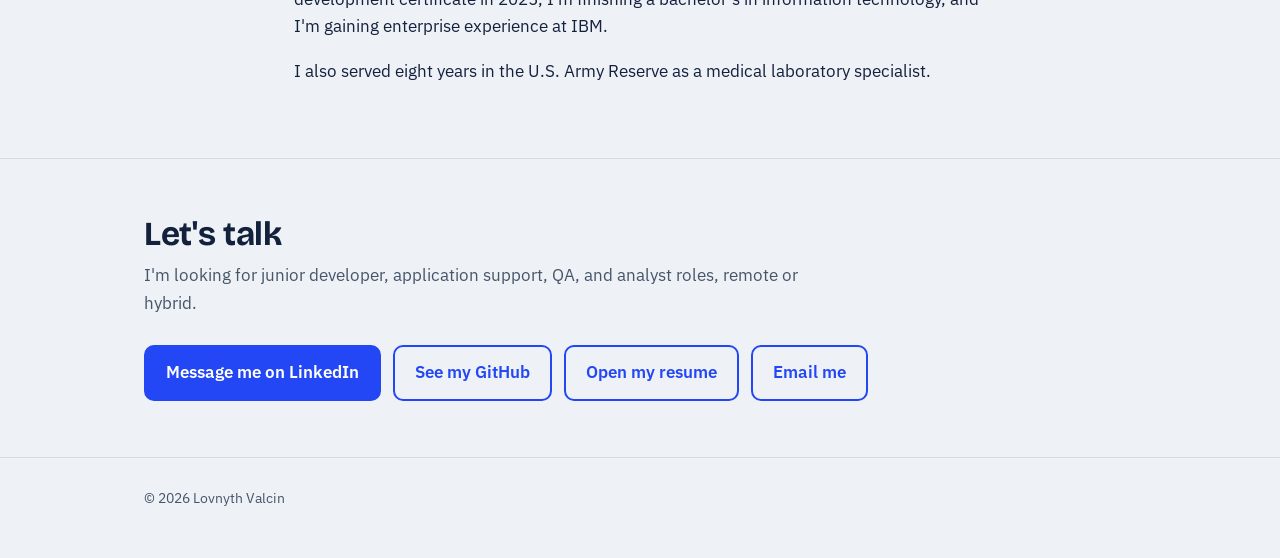
==== commit 52cde3fb: "point resume to FlowCV" ====
--- a/index.html
+++ b/index.html
@@ -112,7 +112,7 @@
       <p class="lede">Application developer working on Oracle Cloud ERP, SQL, and AI workflows at IBM. Full stack training in React, Python, and Flask. Based in Miami, open to remote.</p>
       <div class="btns">
         <a class="btn primary" href="#projects">See my projects</a>
-        <a class="btn ghost" href="resume.html">View resume</a>
+        <a class="btn ghost" href="https://flowcv.com/resume/5tkc2fb8uta3" target="_blank" rel="noopener">View resume</a>View resume</a>
       </div>
     </div>
     <aside class="card-id" aria-label="Quick facts">
@@ -229,7 +229,7 @@
       <div class="btns">
         <a class="btn primary" href="https://www.linkedin.com/in/lovnyth">Message me on LinkedIn</a>
         <a class="btn ghost" href="https://github.com/lvalcin">See my GitHub</a>
-        <a class="btn ghost" href="resume.html">Open my resume</a>
+        <a class="btn ghost" href="https://flowcv.com/resume/5tkc2fb8uta3" target="_blank" rel="noopener">Open my resume</a>
         <a class="btn ghost" href="mailto:lovnyth@gmail.com">Email me</a>
       </div>
     </div>
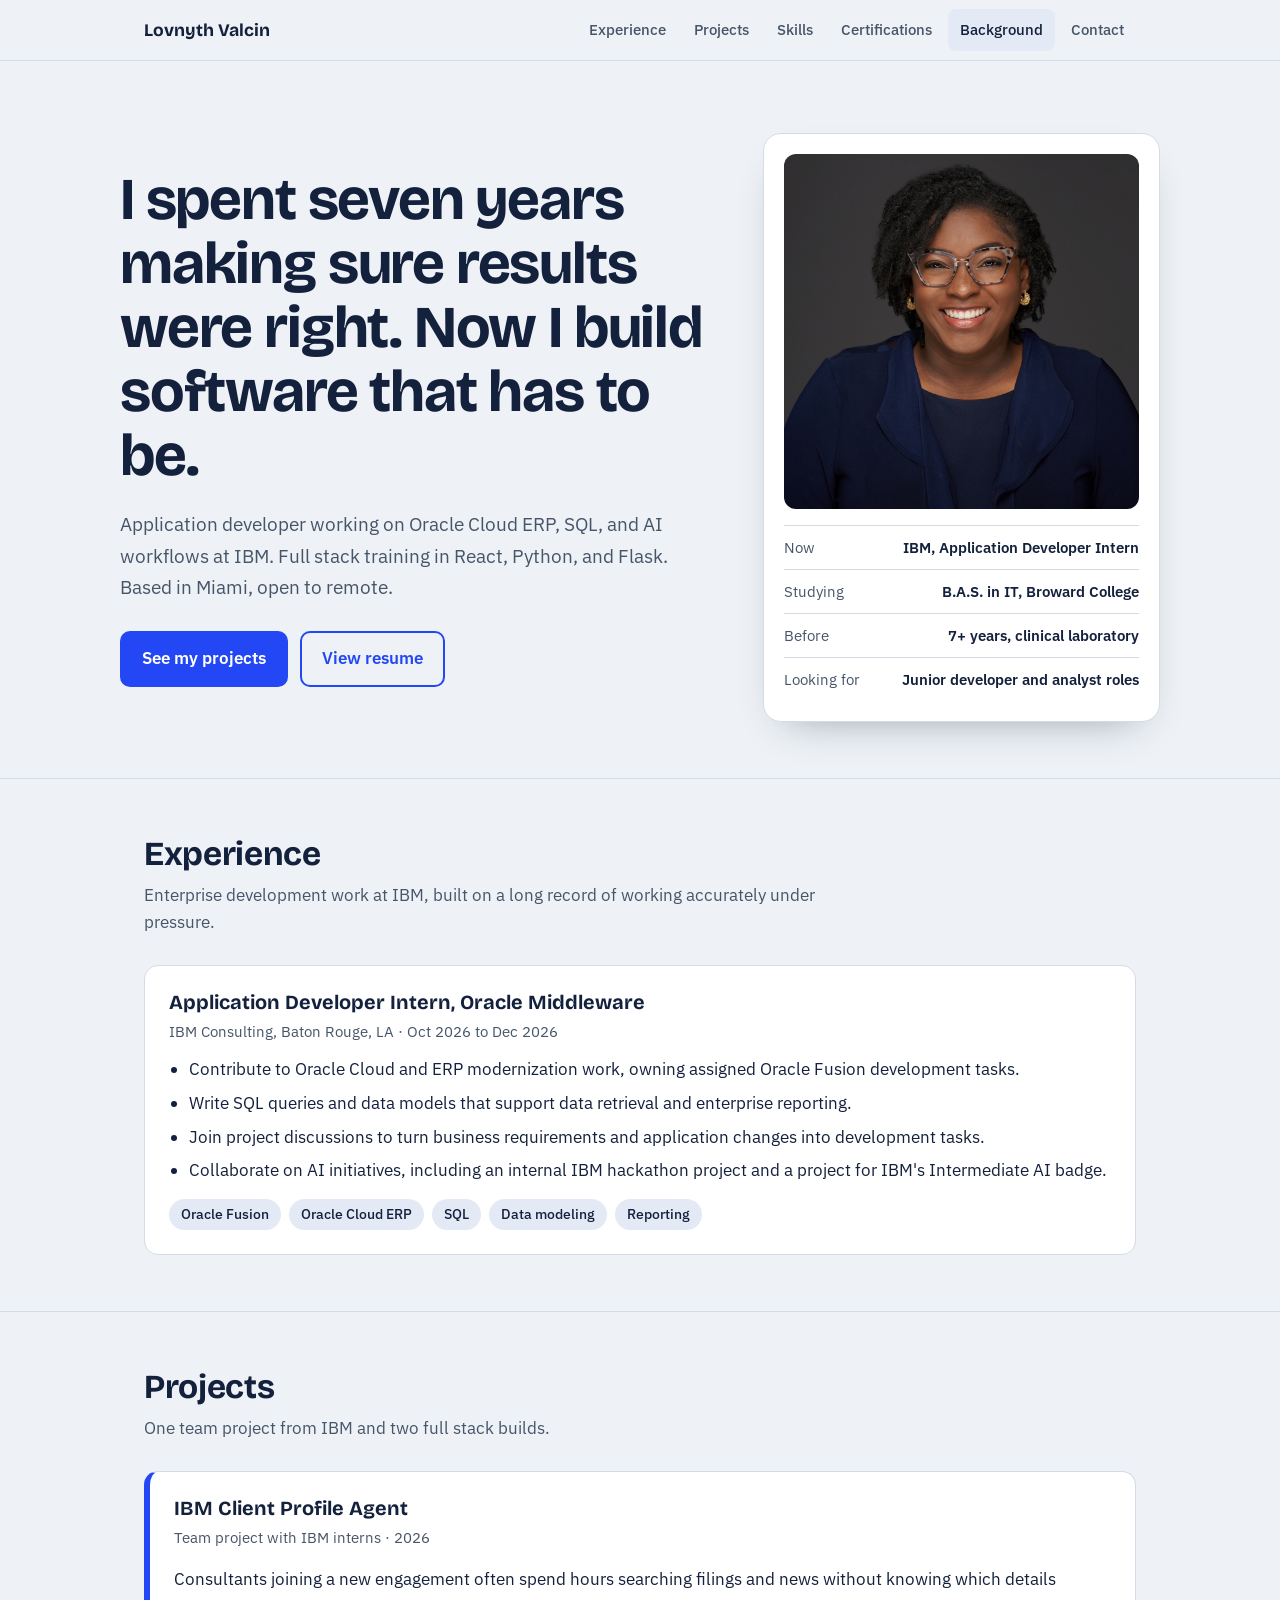
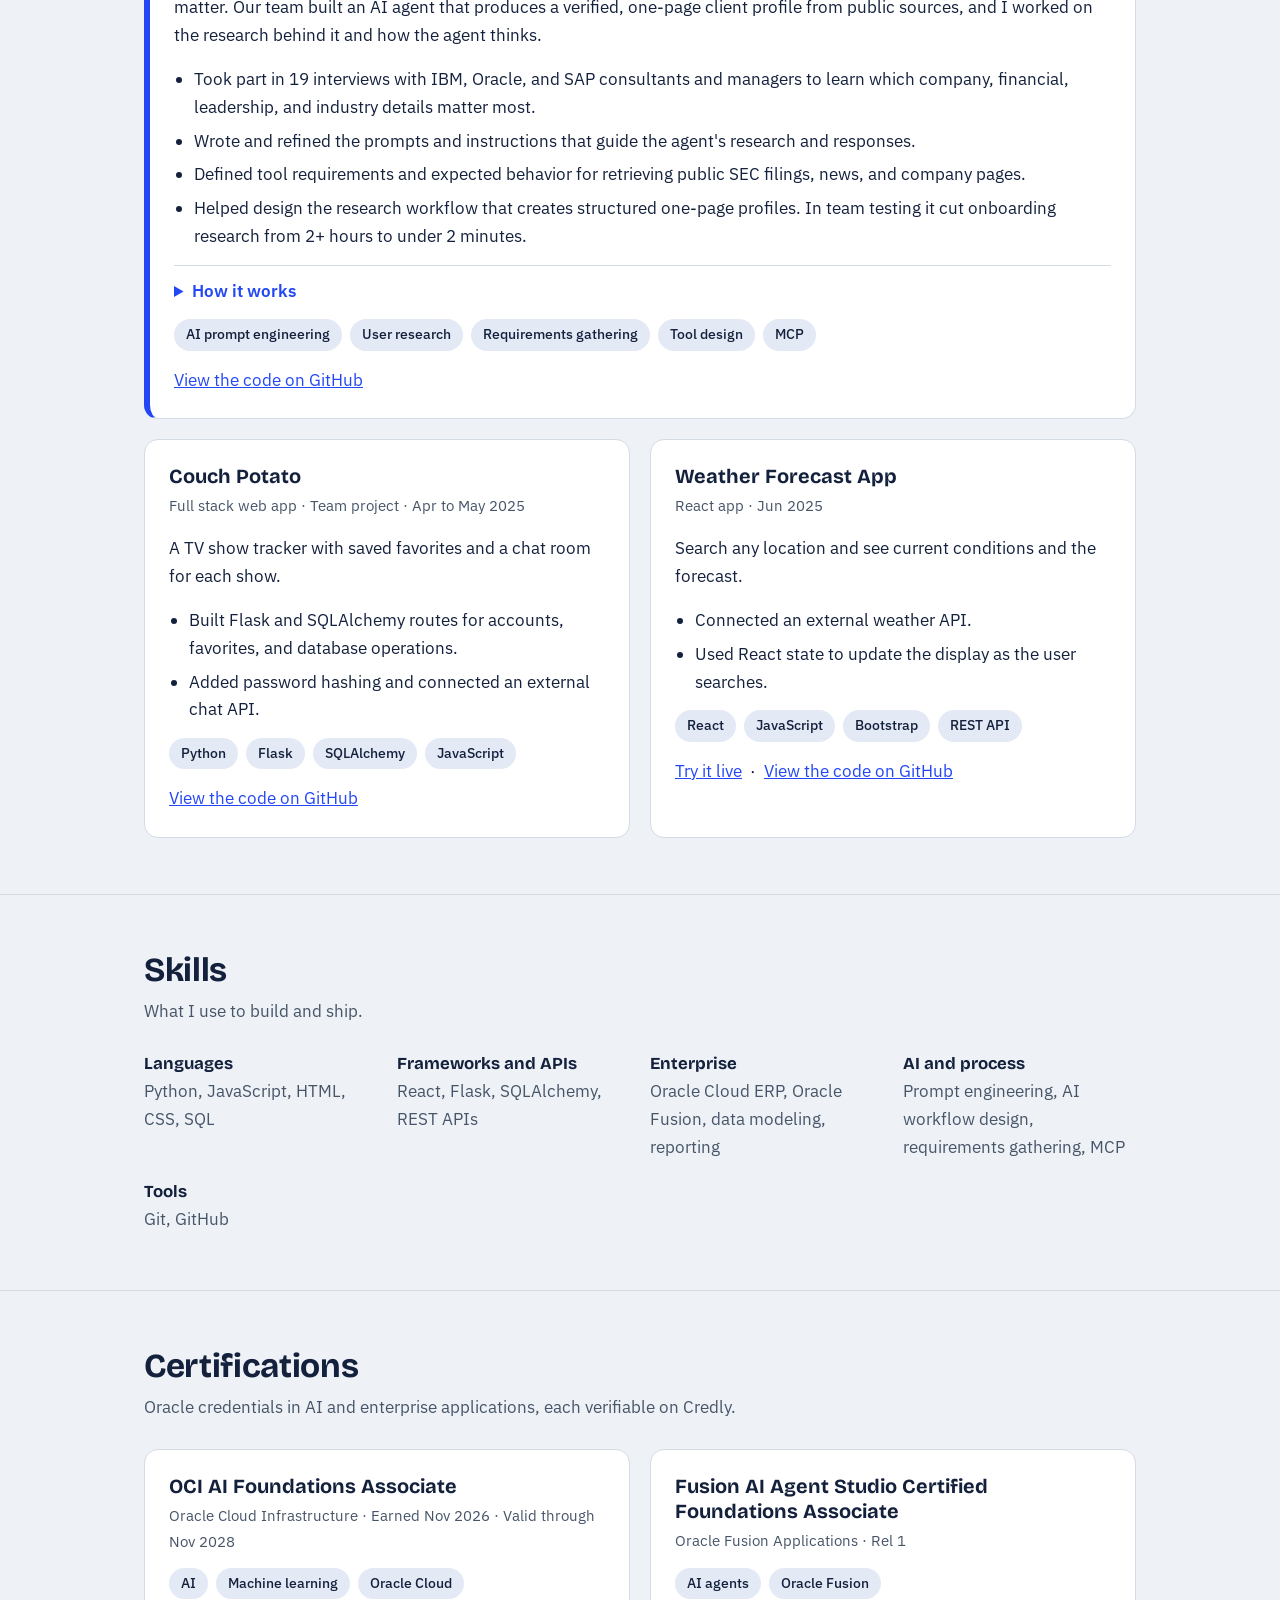
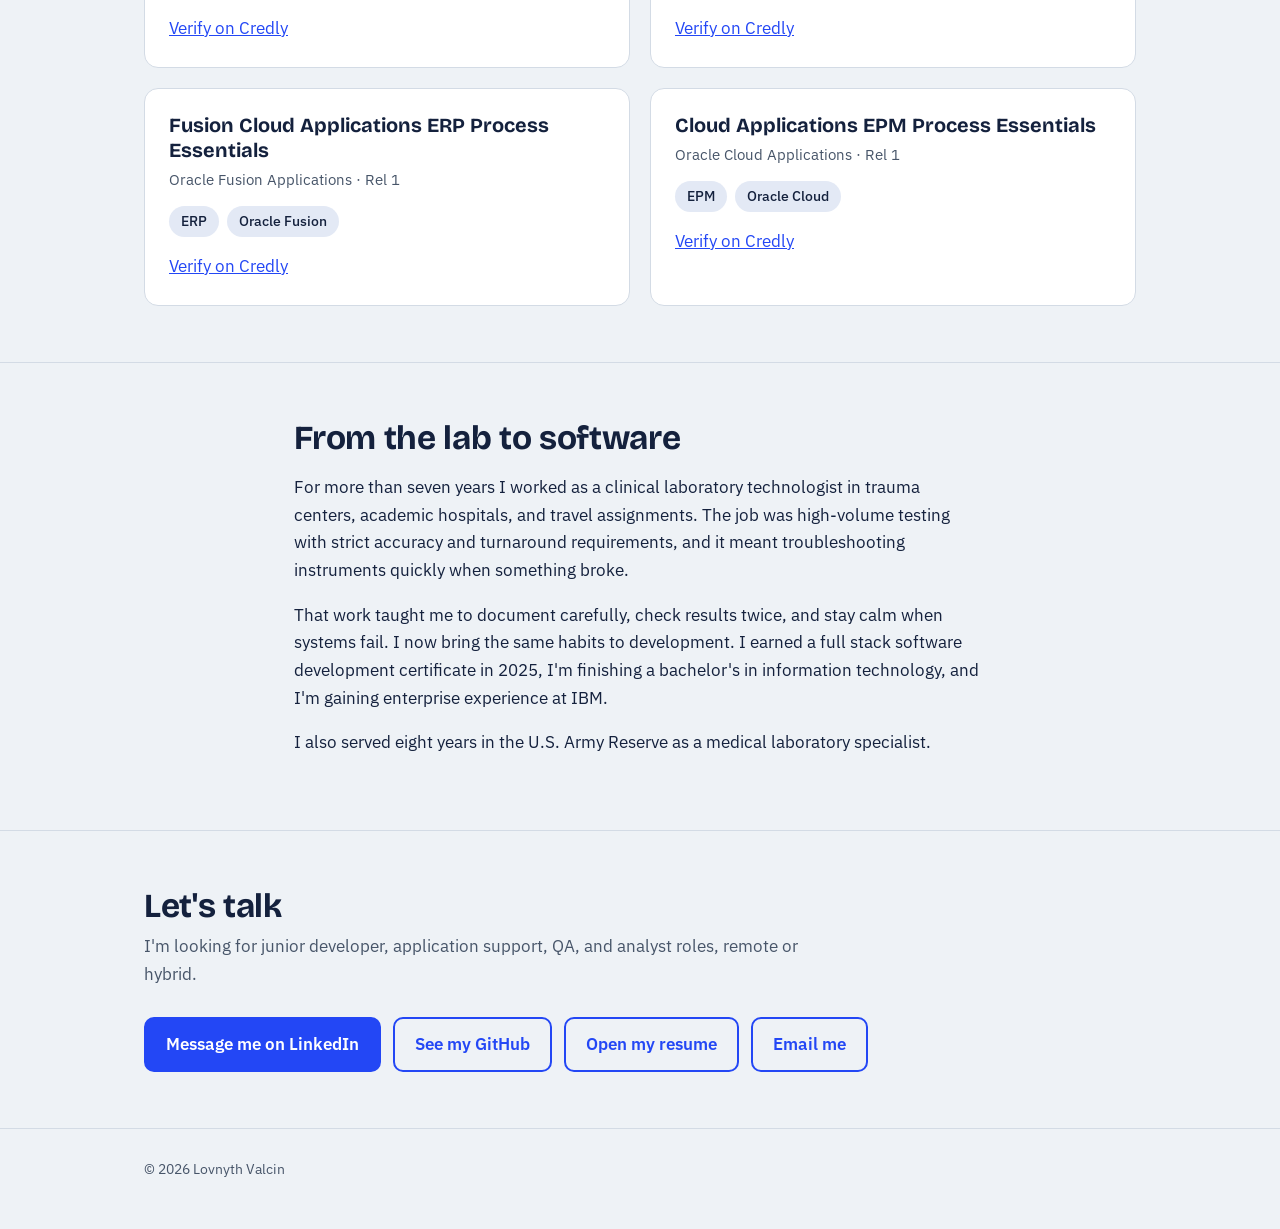
==== commit 752080c3: "Add Oracle certifications section" ====
--- a/index.html
+++ b/index.html
@@ -99,6 +99,7 @@
       <a href="#work">Experience</a>
       <a href="#projects">Projects</a>
       <a href="#skills">Skills</a>
+      <a href="#certifications">Certifications</a>
       <a href="#story">Background</a>
       <a href="#contact">Contact</a>
     </nav>
@@ -112,7 +113,7 @@
       <p class="lede">Application developer working on Oracle Cloud ERP, SQL, and AI workflows at IBM. Full stack training in React, Python, and Flask. Based in Miami, open to remote.</p>
       <div class="btns">
         <a class="btn primary" href="#projects">See my projects</a>
-        <a class="btn ghost" href="https://flowcv.com/resume/5tkc2fb8uta3" target="_blank" rel="noopener">View resume</a>View resume</a>
+        <a class="btn ghost" href="https://flowcv.com/resume/5tkc2fb8uta3" target="_blank" rel="noopener">View resume</a>
       </div>
     </div>
     <aside class="card-id" aria-label="Quick facts">
@@ -213,6 +214,39 @@
     </div>
   </section>
 
+    <section id="certifications">
+    <div class="wrap">
+      <h2>Certifications</h2>
+      <p class="sub">Oracle credentials in AI and enterprise applications, each verifiable on Credly.</p>
+      <div class="grid2">
+        <article class="panel">
+          <h3>OCI AI Foundations Associate</h3>
+          <p class="meta">Oracle Cloud Infrastructure &middot; Earned Nov 2026 &middot; Valid through Nov 2028</p>
+          <ul class="tags"><li>AI</li><li>Machine learning</li><li>Oracle Cloud</li></ul>
+          <p style="margin:16px 0 0"><a href="https://catalog-education.oracle.com/pls/certview/sharebadge?id=503ED6EB7C27FC28D700E300E4DCFDF7FECE3F9C54114BEA83C27ADB0966F6BF">Verify on Credly</a></p>
+        </article>
+        <article class="panel">
+          <h3>Fusion AI Agent Studio Certified Foundations Associate</h3>
+          <p class="meta">Oracle Fusion Applications &middot; Rel 1</p>
+          <ul class="tags"><li>AI agents</li><li>Oracle Fusion</li></ul>
+          <p style="margin:16px 0 0"><a href="https://catalog-education.oracle.com/pls/certview/sharebadge?id=6E4CCC11EFDCB0DDD4A573DDE66ED90B2F3138A508C1C4E5EBA4196392AEFCEF">Verify on Credly</a></p>
+        </article>
+        <article class="panel">
+          <h3>Fusion Cloud Applications ERP Process Essentials</h3>
+          <p class="meta">Oracle Fusion Applications &middot; Rel 1</p>
+          <ul class="tags"><li>ERP</li><li>Oracle Fusion</li></ul>
+          <p style="margin:16px 0 0"><a href="https://catalog-education.oracle.com/pls/certview/sharebadge?id=1336E2B0B1A587D54DBA5CEC65DBEA5511275BBED51AAE216FBC115131F0EC19">Verify on Credly</a></p>
+        </article>
+        <article class="panel">
+          <h3>Cloud Applications EPM Process Essentials</h3>
+          <p class="meta">Oracle Cloud Applications &middot; Rel 1</p>
+          <ul class="tags"><li>EPM</li><li>Oracle Cloud</li></ul>
+          <p style="margin:16px 0 0"><a href="https://catalog-education.oracle.com/pls/certview/sharebadge?id=4A28463781EB9E48B7EE8B799DB4B8824A24BBCB03F9B2EA3C72021B1B7023A5">Verify on Credly</a></p>
+        </article>
+      </div>
+    </div>
+  </section>
+
   <section id="story">
     <div class="wrap story">
       <h2>From the lab to software</h2>
@@ -259,6 +293,11 @@
     var el=document.getElementById(id); if(el) io.observe(el);
   });
 })();
+// Open all outside links in a new tab
+document.querySelectorAll('a[href^="http"]').forEach(function(a){
+  a.target = '_blank';
+  a.rel = 'noopener';
+});
 </script>
 </body>
 </html>
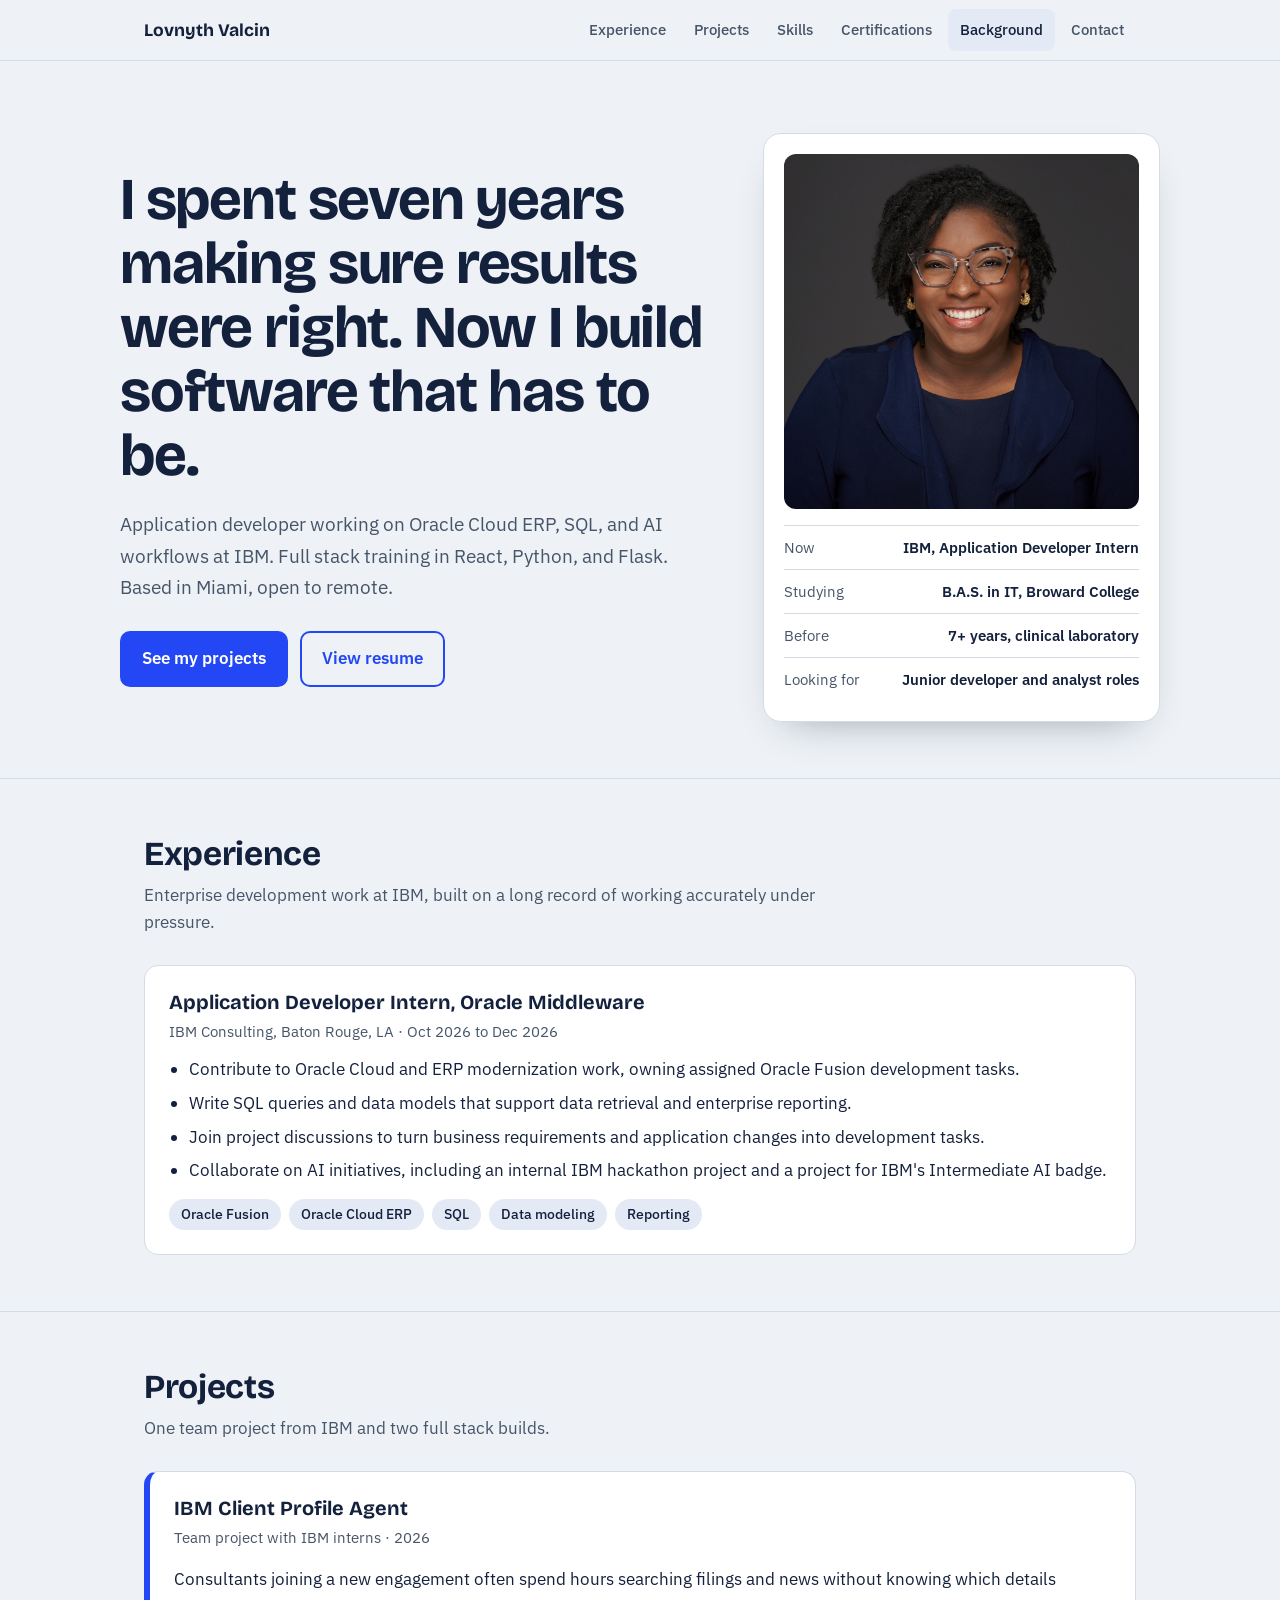
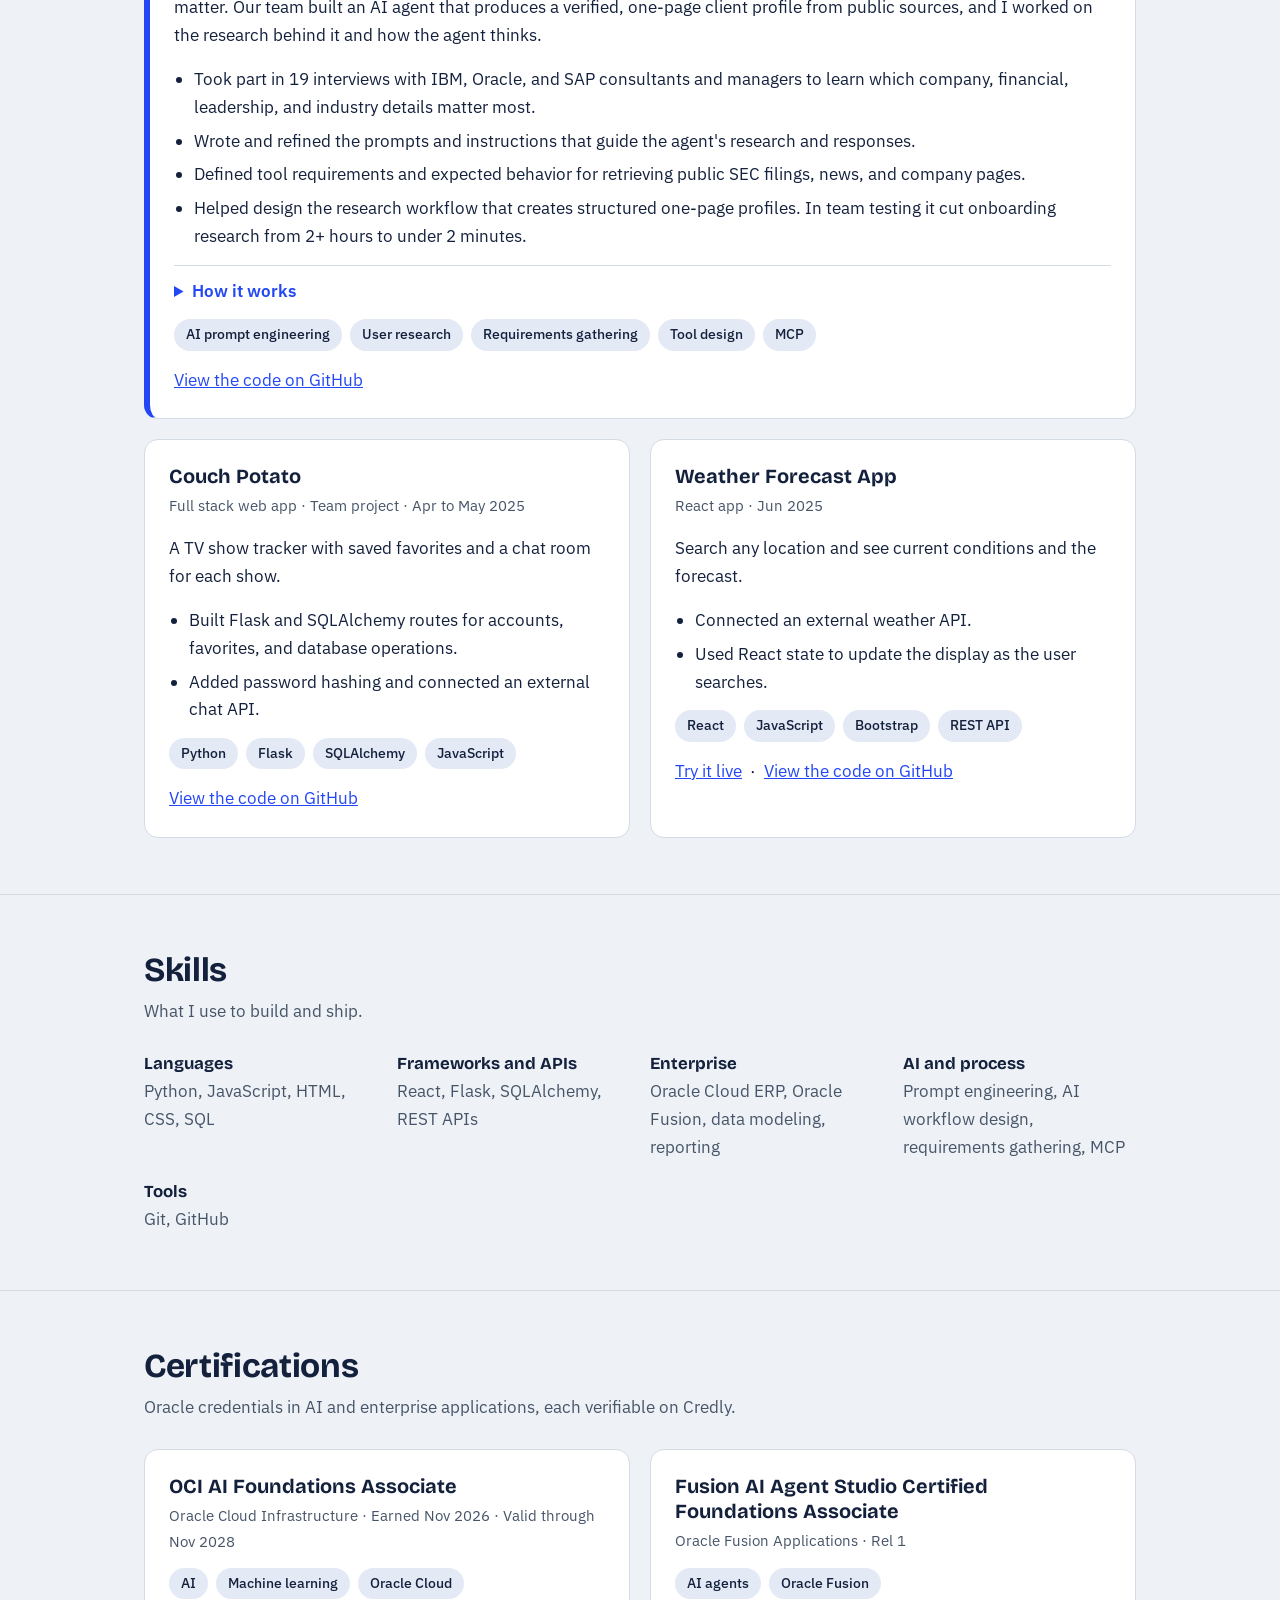
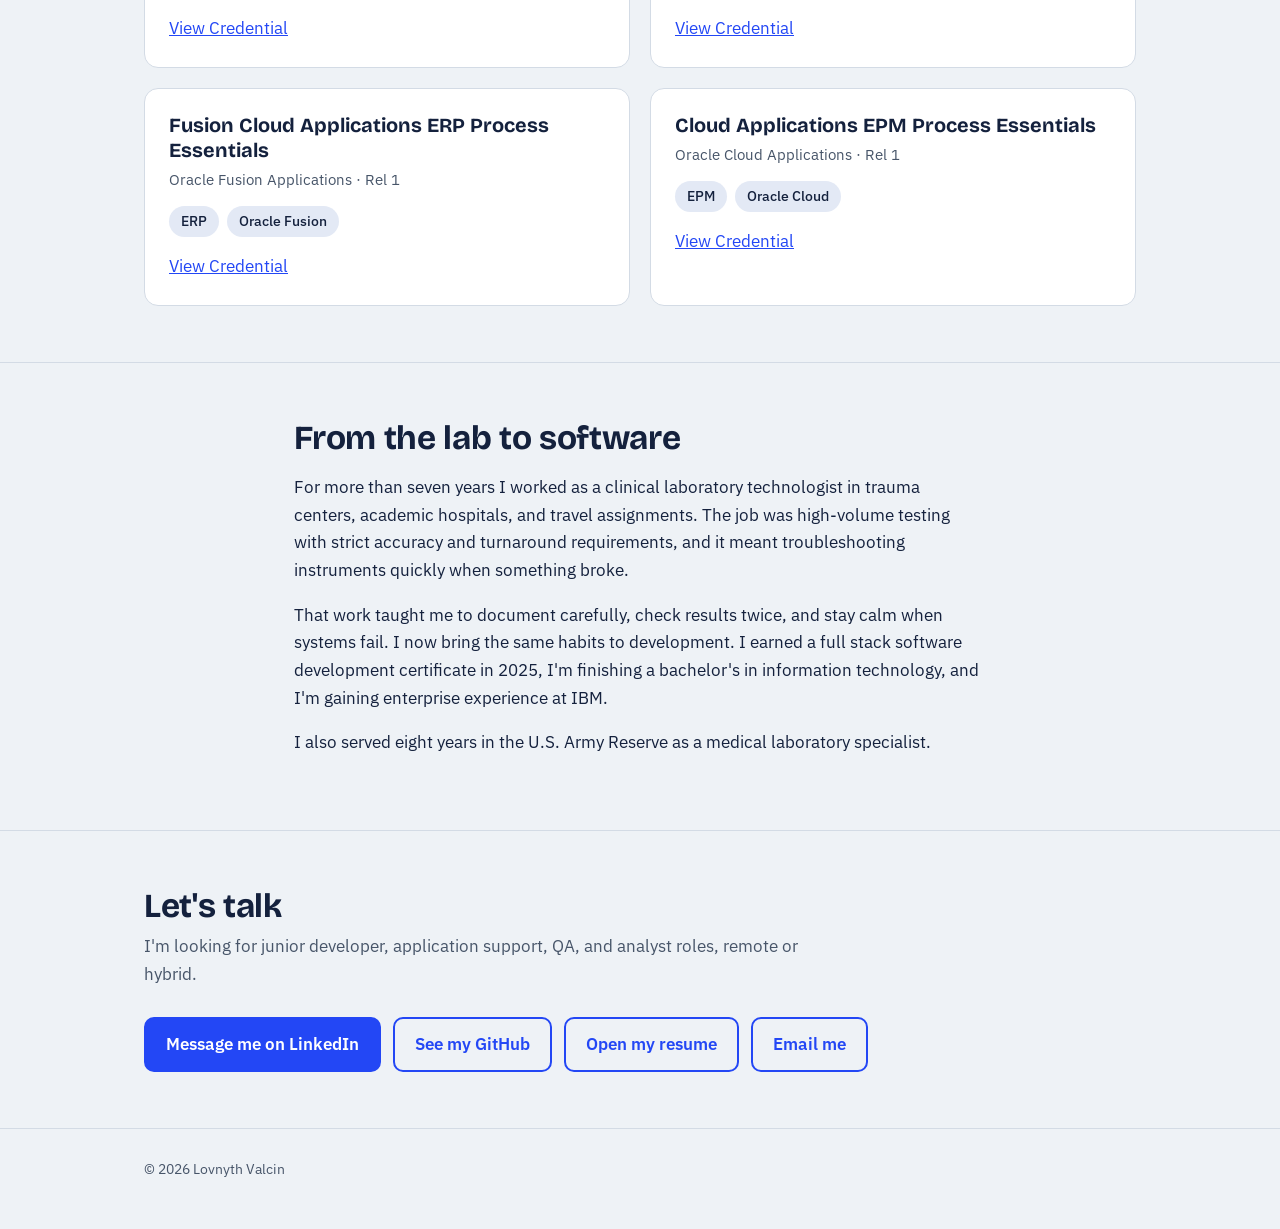
==== commit 013f8875: "Edit certification view link" ====
--- a/index.html
+++ b/index.html
@@ -223,25 +223,25 @@
           <h3>OCI AI Foundations Associate</h3>
           <p class="meta">Oracle Cloud Infrastructure &middot; Earned Nov 2026 &middot; Valid through Nov 2028</p>
           <ul class="tags"><li>AI</li><li>Machine learning</li><li>Oracle Cloud</li></ul>
-          <p style="margin:16px 0 0"><a href="https://catalog-education.oracle.com/pls/certview/sharebadge?id=503ED6EB7C27FC28D700E300E4DCFDF7FECE3F9C54114BEA83C27ADB0966F6BF">Verify on Credly</a></p>
+          <p style="margin:16px 0 0"><a href="https://catalog-education.oracle.com/pls/certview/sharebadge?id=503ED6EB7C27FC28D700E300E4DCFDF7FECE3F9C54114BEA83C27ADB0966F6BF">View Credential</a></p>
         </article>
         <article class="panel">
           <h3>Fusion AI Agent Studio Certified Foundations Associate</h3>
           <p class="meta">Oracle Fusion Applications &middot; Rel 1</p>
           <ul class="tags"><li>AI agents</li><li>Oracle Fusion</li></ul>
-          <p style="margin:16px 0 0"><a href="https://catalog-education.oracle.com/pls/certview/sharebadge?id=6E4CCC11EFDCB0DDD4A573DDE66ED90B2F3138A508C1C4E5EBA4196392AEFCEF">Verify on Credly</a></p>
+          <p style="margin:16px 0 0"><a href="https://catalog-education.oracle.com/pls/certview/sharebadge?id=6E4CCC11EFDCB0DDD4A573DDE66ED90B2F3138A508C1C4E5EBA4196392AEFCEF">View Credential</a></p>
         </article>
         <article class="panel">
           <h3>Fusion Cloud Applications ERP Process Essentials</h3>
           <p class="meta">Oracle Fusion Applications &middot; Rel 1</p>
           <ul class="tags"><li>ERP</li><li>Oracle Fusion</li></ul>
-          <p style="margin:16px 0 0"><a href="https://catalog-education.oracle.com/pls/certview/sharebadge?id=1336E2B0B1A587D54DBA5CEC65DBEA5511275BBED51AAE216FBC115131F0EC19">Verify on Credly</a></p>
+          <p style="margin:16px 0 0"><a href="https://catalog-education.oracle.com/pls/certview/sharebadge?id=1336E2B0B1A587D54DBA5CEC65DBEA5511275BBED51AAE216FBC115131F0EC19">View Credential</a></p>
         </article>
         <article class="panel">
           <h3>Cloud Applications EPM Process Essentials</h3>
           <p class="meta">Oracle Cloud Applications &middot; Rel 1</p>
           <ul class="tags"><li>EPM</li><li>Oracle Cloud</li></ul>
-          <p style="margin:16px 0 0"><a href="https://catalog-education.oracle.com/pls/certview/sharebadge?id=4A28463781EB9E48B7EE8B799DB4B8824A24BBCB03F9B2EA3C72021B1B7023A5">Verify on Credly</a></p>
+          <p style="margin:16px 0 0"><a href="https://catalog-education.oracle.com/pls/certview/sharebadge?id=4A28463781EB9E48B7EE8B799DB4B8824A24BBCB03F9B2EA3C72021B1B7023A5">View Credential</a></p>
         </article>
       </div>
     </div>
